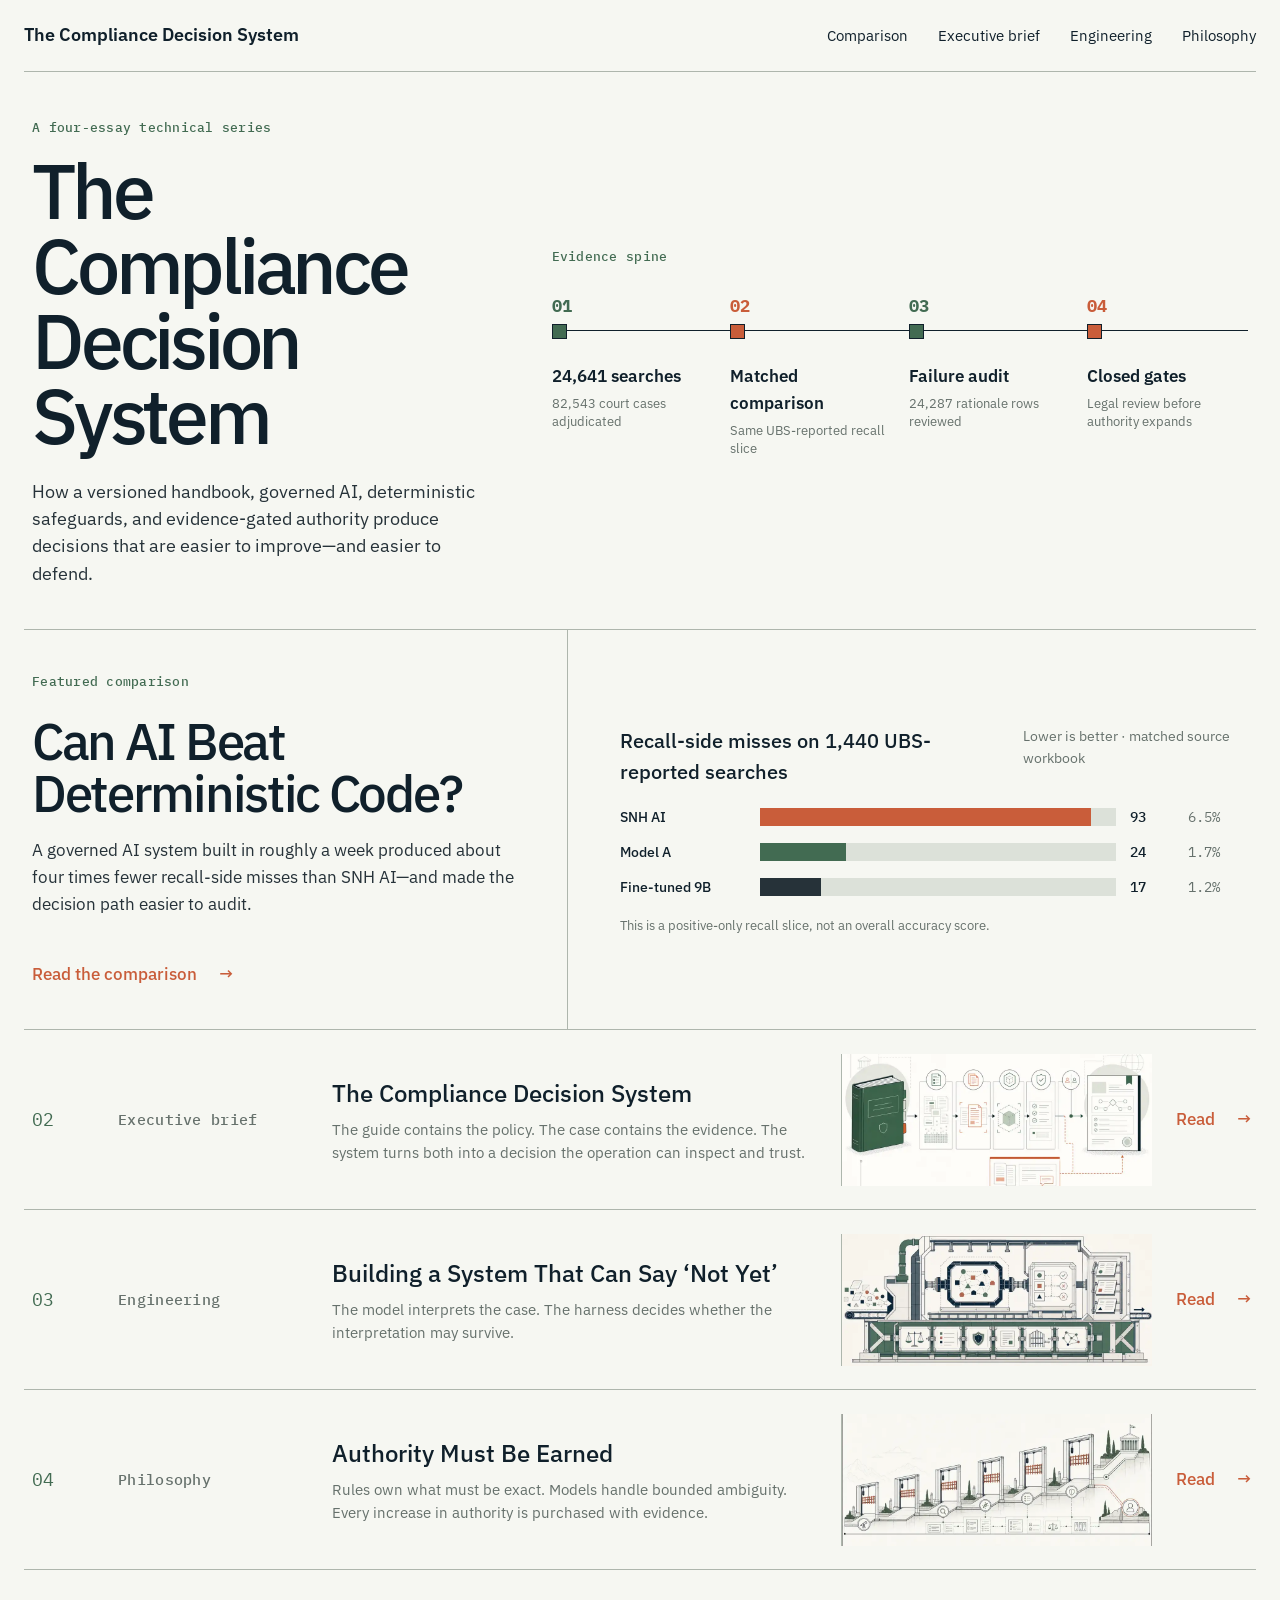
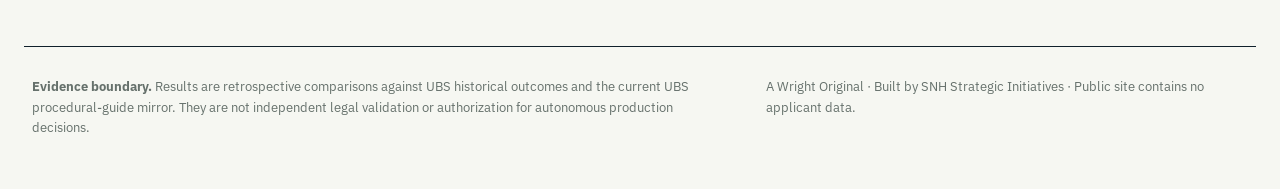
==== index.html @ aa56fc1f "Publish compliance decision system series" ====
<!doctype html>
<html lang="en">
<head>
  <meta charset="utf-8">
  <meta name="viewport" content="width=device-width, initial-scale=1">
  <meta name="description" content="A four-essay technical series on governed AI for compliance decisions.">
  <meta name="theme-color" content="#f6f7f2">
  <title>Home · The Compliance Decision System</title>
  <link rel="icon" href="favicon.svg" type="image/svg+xml">
  <link rel="preconnect" href="https://fonts.googleapis.com">
  <link rel="preconnect" href="https://fonts.gstatic.com" crossorigin>
  <link href="https://fonts.googleapis.com/css2?family=IBM+Plex+Mono:wght@400;500&family=IBM+Plex+Sans:wght@400;500;600&display=swap" rel="stylesheet">
  <link rel="stylesheet" href="styles.css">
</head>
<body class="home-page">
  <a class="skip-link" href="#main">Skip to content</a>
  <div class="page-frame">
    <header class="site-header">
    <a class="site-name" href="index.html">The Compliance Decision System</a>
    <button class="nav-toggle" aria-expanded="false" aria-controls="site-nav">Menu</button>
    <nav id="site-nav" aria-label="Primary navigation">
      <a href="comparison.html">Comparison</a><a href="executive.html">Executive brief</a><a href="engineering.html">Engineering</a><a href="philosophy.html">Philosophy</a>
    </nav>
  </header>
    <main id="main">
    <section class="home-intro">
      <div>
        <p class="series-label">A four-essay technical series</p>
        <h1>The Compliance<br>Decision System</h1>
        <p class="intro-dek">How a versioned handbook, governed AI, deterministic safeguards, and evidence-gated authority produce decisions that are easier to improve—and easier to defend.</p>
      </div>
      <div class="evidence-spine" aria-label="Evidence sequence">
        <p>Evidence spine</p>
        <ol>
          <li><b>01</b><span>24,641 searches</span><small>82,543 court cases adjudicated</small></li>
          <li><b>02</b><span>Matched comparison</span><small>Same UBS-reported recall slice</small></li>
          <li><b>03</b><span>Failure audit</span><small>24,287 rationale rows reviewed</small></li>
          <li><b>04</b><span>Closed gates</span><small>Legal review before authority expands</small></li>
        </ol>
      </div>
    </section>
    <section class="featured-story">
      <div class="featured-copy">
        <p class="series-label">Featured comparison</p>
        <h2>Can AI Beat Deterministic Code?</h2>
        <p>A governed AI system built in roughly a week produced about four times fewer recall-side misses than SNH AI—and made the decision path easier to audit.</p>
        <a class="read-link" href="comparison.html">Read the comparison <span aria-hidden="true">→</span></a>
      </div>
      <div class="featured-visual"><figure class="data-figure recall-figure compact">
    <figcaption><strong>Recall-side misses on 1,440 UBS-reported searches</strong><span>Lower is better · matched source workbook</span></figcaption>
    <div class="bar-row"><span>SNH AI</span><div class="bar-track"><i class="bar snh" style="--value:93"></i></div><b>93</b><em>6.5%</em></div>
    <div class="bar-row"><span>Model A</span><div class="bar-track"><i class="bar model-a" style="--value:24"></i></div><b>24</b><em>1.7%</em></div>
    <div class="bar-row"><span>Fine-tuned 9B</span><div class="bar-track"><i class="bar model-b" style="--value:17"></i></div><b>17</b><em>1.2%</em></div>
    <p class="figure-note">This is a positive-only recall slice, not an overall accuracy score.</p>
  </figure></div>
    </section>
    <section class="essay-index" aria-label="Essay index">
      <article>
        <span class="essay-number">02</span>
        <p class="essay-type">Executive brief</p>
        <div><h2><a href="executive.html">The Compliance Decision System</a></h2><p>The guide contains the policy. The case contains the evidence. The system turns both into a decision the operation can inspect and trust.</p></div>
        <img src="assets/executive-hero.webp" alt="" loading="lazy">
        <a class="read-link" href="executive.html" aria-label="Read The Compliance Decision System">Read <span aria-hidden="true">→</span></a>
      </article><article>
        <span class="essay-number">03</span>
        <p class="essay-type">Engineering</p>
        <div><h2><a href="engineering.html">Building a System That Can Say ‘Not Yet’</a></h2><p>The model interprets the case. The harness decides whether the interpretation may survive.</p></div>
        <img src="assets/engineering-hero.webp" alt="" loading="lazy">
        <a class="read-link" href="engineering.html" aria-label="Read Building a System That Can Say ‘Not Yet’">Read <span aria-hidden="true">→</span></a>
      </article><article>
        <span class="essay-number">04</span>
        <p class="essay-type">Philosophy</p>
        <div><h2><a href="philosophy.html">Authority Must Be Earned</a></h2><p>Rules own what must be exact. Models handle bounded ambiguity. Every increase in authority is purchased with evidence.</p></div>
        <img src="assets/philosophy-hero.webp" alt="" loading="lazy">
        <a class="read-link" href="philosophy.html" aria-label="Read Authority Must Be Earned">Read <span aria-hidden="true">→</span></a>
      </article>
    </section>
  </main>
    <footer class="site-footer" id="evidence-note">
    <p><strong>Evidence boundary.</strong> Results are retrospective comparisons against UBS historical outcomes and the current UBS procedural-guide mirror. They are not independent legal validation or authorization for autonomous production decisions.</p>
    <p>A Wright Original · Built by SNH Strategic Initiatives · Public site contains no applicant data.</p>
  </footer>
  </div>
  <script src="site.js"></script>
</body>
</html>
---- styles.css ----
:root {
  --paper: #f6f7f2;
  --surface: #ffffff;
  --ink: #10202b;
  --charcoal: #263239;
  --moss: #426b52;
  --clay: #c95d3a;
  --fog: #dce1d9;
  --muted: #66716c;
  --rule: #aeb6ad;
  --measure: 760px;
  --frame: 1460px;
}

* { box-sizing: border-box; }

html { scroll-behavior: smooth; }

body {
  margin: 0;
  background: var(--paper);
  color: var(--ink);
  font-family: "IBM Plex Sans", sans-serif;
  font-size: 17px;
  line-height: 1.58;
  text-rendering: optimizeLegibility;
}

a { color: inherit; text-decoration-thickness: 1px; text-underline-offset: 3px; }
a:hover { color: var(--clay); }
img { display: block; max-width: 100%; }

.skip-link {
  position: fixed;
  left: 16px;
  top: -60px;
  z-index: 20;
  background: var(--ink);
  color: white;
  padding: 10px 14px;
}
.skip-link:focus { top: 16px; }

.page-frame { width: min(calc(100% - 48px), var(--frame)); margin: 0 auto; }

.site-header {
  min-height: 72px;
  display: flex;
  align-items: center;
  justify-content: space-between;
  border-bottom: 1px solid var(--rule);
  gap: 32px;
}

.site-name { font-size: 18px; font-weight: 600; text-decoration: none; }
.site-header nav { display: flex; align-items: center; gap: 30px; }
.site-header nav a { font-size: 15px; text-decoration: none; }
.site-header nav a[aria-current="page"] { color: var(--moss); font-weight: 600; }
.nav-toggle { display: none; }

.series-label,
.essay-type,
.evidence-spine > p {
  margin: 0 0 14px;
  color: var(--moss);
  font-family: "IBM Plex Mono", monospace;
  font-size: 13px;
  font-weight: 500;
  letter-spacing: .02em;
}

.home-intro {
  min-height: 390px;
  display: grid;
  grid-template-columns: minmax(430px, .9fr) minmax(650px, 1.4fr);
  gap: 72px;
  align-items: center;
  border-bottom: 1px solid var(--rule);
  padding: 46px 8px 42px;
}

.home-intro h1,
.article-header h1 {
  margin: 0;
  font-size: clamp(52px, 6vw, 86px);
  line-height: .98;
  letter-spacing: -.055em;
  font-weight: 500;
}

.intro-dek {
  max-width: 610px;
  margin: 24px 0 0;
  color: var(--charcoal);
  font-size: 18px;
  line-height: 1.52;
}

.evidence-spine ol {
  position: relative;
  display: grid;
  grid-template-columns: repeat(4, 1fr);
  gap: 18px;
  margin: 0;
  padding: 36px 0 0;
  list-style: none;
}

.evidence-spine ol::before {
  content: "";
  position: absolute;
  left: 0;
  right: 0;
  top: 49px;
  height: 1px;
  background: var(--ink);
}

.evidence-spine li { position: relative; padding-top: 46px; }
.evidence-spine li::before {
  content: "";
  position: absolute;
  top: 7px;
  left: 0;
  width: 13px;
  height: 13px;
  background: var(--moss);
  border: 1px solid var(--ink);
}
.evidence-spine li:nth-child(even)::before { background: var(--clay); }
.evidence-spine b { position: absolute; top: -24px; font-family: "IBM Plex Mono", monospace; color: var(--moss); }
.evidence-spine li:nth-child(even) b { color: var(--clay); }
.evidence-spine span { display: block; font-weight: 600; }
.evidence-spine small { display: block; margin-top: 5px; color: var(--muted); font-size: 13px; line-height: 1.4; }

.featured-story {
  display: grid;
  grid-template-columns: .95fr 1.2fr;
  min-height: 350px;
  border-bottom: 1px solid var(--rule);
}

.featured-copy { padding: 42px 52px 42px 8px; border-right: 1px solid var(--rule); }
.featured-copy h2 { margin: 22px 0 18px; font-size: clamp(38px, 4vw, 62px); line-height: 1.02; letter-spacing: -.045em; font-weight: 500; }
.featured-copy > p:not(.series-label) { max-width: 600px; color: var(--charcoal); }
.featured-visual { display: grid; align-items: center; padding: 34px 18px 32px 52px; }

.read-link { display: inline-flex; gap: 22px; align-items: center; margin-top: 26px; color: var(--clay); font-weight: 500; text-decoration: none; }

.essay-index article {
  display: grid;
  grid-template-columns: 62px 190px minmax(300px, 1.25fr) minmax(260px, .8fr) 72px;
  gap: 24px;
  align-items: center;
  min-height: 180px;
  border-bottom: 1px solid var(--rule);
  padding: 18px 8px;
}
.essay-index article img { width: 100%; height: 132px; object-fit: cover; border-left: 1px solid var(--rule); }
.essay-index h2 { margin: 0 0 5px; font-size: 24px; font-weight: 500; }
.essay-index h2 a { text-decoration: none; }
.essay-index p { margin: 0; color: var(--muted); font-size: 15px; }
.essay-number { color: var(--moss); font-family: "IBM Plex Mono", monospace; font-size: 18px; }
.essay-index .read-link { margin: 0; }

.article-header { max-width: 1080px; margin: 0 auto; padding: 78px 0 46px; text-align: center; }
.article-header h1 { font-size: clamp(54px, 7.5vw, 108px); }
.article-dek { max-width: 800px; margin: 28px auto 0; color: var(--charcoal); font-size: 21px; line-height: 1.5; }

.hero-art { margin: 0; border-top: 1px solid var(--rule); border-bottom: 1px solid var(--rule); padding: 26px 0; }
.hero-art img { width: 100%; aspect-ratio: 16/9; object-fit: cover; }

.article-proof { max-width: 1120px; margin: 54px auto; }
.article-body { max-width: var(--measure); margin: 0 auto; padding-bottom: 50px; }
.article-body > h2:first-child { margin-top: 0; }
.article-body h2 { margin: 76px 0 20px; font-size: 36px; line-height: 1.15; letter-spacing: -.025em; font-weight: 500; }
.article-body h3 { margin: 42px 0 12px; font-size: 24px; line-height: 1.25; font-weight: 500; }
.article-body p { margin: 0 0 22px; }
.article-body ul,
.article-body ol { margin: 0 0 26px; padding-left: 24px; }
.article-body li { margin-bottom: 9px; }
.article-body blockquote { margin: 42px 0; padding: 6px 0 6px 26px; border-left: 3px solid var(--clay); font-size: 23px; line-height: 1.45; }
.article-body pre { overflow-x: auto; margin: 30px 0; padding: 22px; background: var(--ink); color: #f3f4ef; border-radius: 4px; font-size: 14px; }
.article-body code { font-family: "IBM Plex Mono", monospace; font-size: .88em; }
.article-body :not(pre) > code { background: #e9ece5; padding: 2px 5px; }
.article-body table { width: calc(100% + 160px); margin: 34px -80px; border-collapse: collapse; font-size: 15px; }
.article-body th,
.article-body td { padding: 12px 14px; border-bottom: 1px solid var(--rule); text-align: left; vertical-align: top; }
.article-body th { font-family: "IBM Plex Mono", monospace; font-weight: 500; }

.data-figure,
.architecture-figure { margin: 0; border-top: 1px solid var(--ink); border-bottom: 1px solid var(--ink); padding: 24px 0; }
.architecture-figure + .architecture-figure { margin-top: 54px; }
.data-figure figcaption,
.architecture-figure figcaption { display: flex; justify-content: space-between; gap: 24px; margin-bottom: 28px; }
.data-figure figcaption strong,
.architecture-figure figcaption strong { font-size: 20px; font-weight: 500; }
.data-figure figcaption span,
.architecture-figure figcaption span { color: var(--muted); font-size: 14px; }

.bar-row { display: grid; grid-template-columns: 155px 1fr 52px 60px; gap: 14px; align-items: center; margin: 16px 0; }
.bar-row > span { font-weight: 500; }
.bar-track { height: 18px; background: var(--fog); }
.bar { display: block; width: calc(var(--value) * 1%); height: 100%; background: var(--moss); }
.bar.snh { background: var(--clay); }
.bar.model-b { background: var(--charcoal); }
.bar-row b { font-family: "IBM Plex Mono", monospace; font-weight: 500; }
.bar-row em { color: var(--muted); font-style: normal; font-family: "IBM Plex Mono", monospace; font-size: 14px; }
.figure-note { margin: 18px 0 0; color: var(--muted); font-size: 13px; }
.recall-figure.compact { border: 0; padding: 0; }
.recall-figure.compact figcaption { margin-bottom: 18px; }
.recall-figure.compact .bar-row { grid-template-columns: 126px 1fr 44px 50px; margin: 13px 0; font-size: 14px; }

.architecture-columns { display: grid; grid-template-columns: 1fr 80px 1fr; gap: 24px; align-items: center; }
.architecture-columns h3 { margin: 0 0 18px; font-size: 18px; font-weight: 500; }
.architecture-columns ol { list-style: none; margin: 0; padding: 0; }
.stacked-rules li { margin-bottom: -1px; border: 1px solid var(--rule); padding: 13px 15px; }
.stacked-rules .risk { border-color: var(--clay); color: var(--clay); }
.governed-flow { display: flex; flex-wrap: wrap; gap: 10px; }
.governed-flow li { border-left: 3px solid var(--moss); padding: 9px 13px; background: var(--surface); }
.versus { color: var(--muted); font-family: "IBM Plex Mono", monospace; font-size: 12px; text-align: center; }

.flow-line { display: grid; grid-template-columns: repeat(6, 1fr); }
.flow-line div { position: relative; min-height: 92px; border-top: 1px solid var(--ink); padding: 28px 12px 0 0; }
.flow-line div::before { content: ""; position: absolute; top: -6px; left: 0; width: 11px; height: 11px; background: var(--moss); border: 1px solid var(--ink); }
.flow-line div:nth-child(4)::before { background: var(--clay); }
.flow-line b,
.flow-line span { display: block; }
.flow-line span { color: var(--muted); font-size: 13px; font-family: "IBM Plex Mono", monospace; }
.manual-branch { margin: 12px 0 0; padding: 12px 16px; border-left: 3px solid var(--clay); }

.layers { border: 1px solid var(--ink); }
.layer { display: grid; grid-template-columns: 220px 1fr; gap: 30px; padding: 18px 22px; border-bottom: 1px solid var(--rule); }
.layer:last-child { border-bottom: 0; }
.layer b { font-weight: 500; }
.layer span { color: var(--muted); font-family: "IBM Plex Mono", monospace; font-size: 14px; }
.model-layer { margin: 8px; border: 2px solid var(--clay); }

.autonomy-figure ol { display: grid; grid-template-columns: repeat(5, 1fr); margin: 0; padding: 0; list-style: none; }
.autonomy-figure li { position: relative; min-height: 160px; border-top: 1px solid var(--ink); padding: 36px 20px 12px 0; }
.autonomy-figure li::before { content: ""; position: absolute; top: -6px; left: 0; width: 11px; height: 11px; background: var(--moss); border: 1px solid var(--ink); }
.autonomy-figure li:last-child::before { background: var(--clay); }
.autonomy-figure li > span { position: absolute; top: 10px; color: var(--moss); font-family: "IBM Plex Mono", monospace; font-size: 12px; }
.autonomy-figure b { font-size: 18px; font-weight: 500; }
.autonomy-figure p { margin: 8px 0 0; color: var(--muted); font-size: 14px; }

.next-reading { max-width: 1120px; margin: 30px auto 0; border-top: 1px solid var(--ink); }
.next-reading > p { margin: 18px 0; color: var(--muted); font-family: "IBM Plex Mono", monospace; font-size: 13px; }
.next-reading a { display: grid; grid-template-columns: 170px 1fr; gap: 24px; padding: 16px 0; border-top: 1px solid var(--rule); text-decoration: none; }
.next-reading a span { color: var(--moss); font-family: "IBM Plex Mono", monospace; font-size: 13px; }

.site-footer { display: grid; grid-template-columns: 1.4fr 1fr; gap: 60px; margin-top: 76px; padding: 30px 8px 50px; border-top: 1px solid var(--ink); color: var(--muted); font-size: 13px; }
.site-footer p { margin: 0; }

:focus-visible { outline: 2px solid var(--clay); outline-offset: 4px; }

@media (max-width: 980px) {
  .page-frame { width: min(calc(100% - 32px), var(--frame)); }
  .home-intro { grid-template-columns: 1fr; gap: 34px; }
  .featured-story { grid-template-columns: 1fr; }
  .featured-copy { border-right: 0; border-bottom: 1px solid var(--rule); }
  .essay-index article { grid-template-columns: 48px 140px 1fr 72px; }
  .essay-index article img { display: none; }
  .article-body table { width: 100%; margin-left: 0; margin-right: 0; }
}

@media (max-width: 720px) {
  body { font-size: 16px; }
  .site-header { position: relative; min-height: 64px; }
  .nav-toggle { display: block; border: 1px solid var(--rule); border-radius: 4px; background: transparent; padding: 8px 10px; color: var(--ink); font: inherit; }
  .site-header nav { display: none; position: absolute; top: 64px; left: 0; right: 0; z-index: 10; flex-direction: column; align-items: flex-start; gap: 0; background: var(--paper); border-bottom: 1px solid var(--ink); }
  .site-header nav.open { display: flex; }
  .site-header nav a { width: 100%; padding: 12px 0; border-top: 1px solid var(--rule); }
  .home-intro { padding-top: 34px; }
  .home-intro h1 { font-size: 52px; }
  .evidence-spine ol { grid-template-columns: 1fr 1fr; row-gap: 32px; }
  .evidence-spine ol::before { display: none; }
  .evidence-spine li { padding-top: 26px; border-top: 1px solid var(--ink); }
  .evidence-spine li::before { top: -6px; }
  .evidence-spine b { top: 3px; left: 22px; }
  .featured-copy,
  .featured-visual { padding-left: 0; padding-right: 0; }
  .essay-index article { grid-template-columns: 42px 1fr 54px; gap: 14px; padding: 22px 0; }
  .essay-index .essay-type { display: none; }
  .essay-index article > div p { display: none; }
  .article-header { padding-top: 48px; }
  .article-header h1 { font-size: 56px; }
  .article-dek { font-size: 18px; }
  .article-proof { margin: 34px auto; }
  .article-body h2 { margin-top: 54px; font-size: 30px; }
  .data-figure figcaption,
  .architecture-figure figcaption { display: block; }
  .data-figure figcaption span,
  .architecture-figure figcaption span { display: block; margin-top: 4px; }
  .bar-row { grid-template-columns: 105px 1fr 38px; gap: 8px; }
  .bar-row em { display: none; }
  .architecture-columns { grid-template-columns: 1fr; }
  .versus { padding: 4px 0; text-align: left; }
  .flow-line { grid-template-columns: 1fr 1fr; }
  .layer { grid-template-columns: 1fr; gap: 4px; }
  .autonomy-figure ol { grid-template-columns: 1fr; }
  .autonomy-figure li { min-height: 110px; }
  .next-reading a { grid-template-columns: 110px 1fr; }
  .site-footer { grid-template-columns: 1fr; gap: 20px; }
}

@media (prefers-reduced-motion: reduce) {
  html { scroll-behavior: auto; }
}
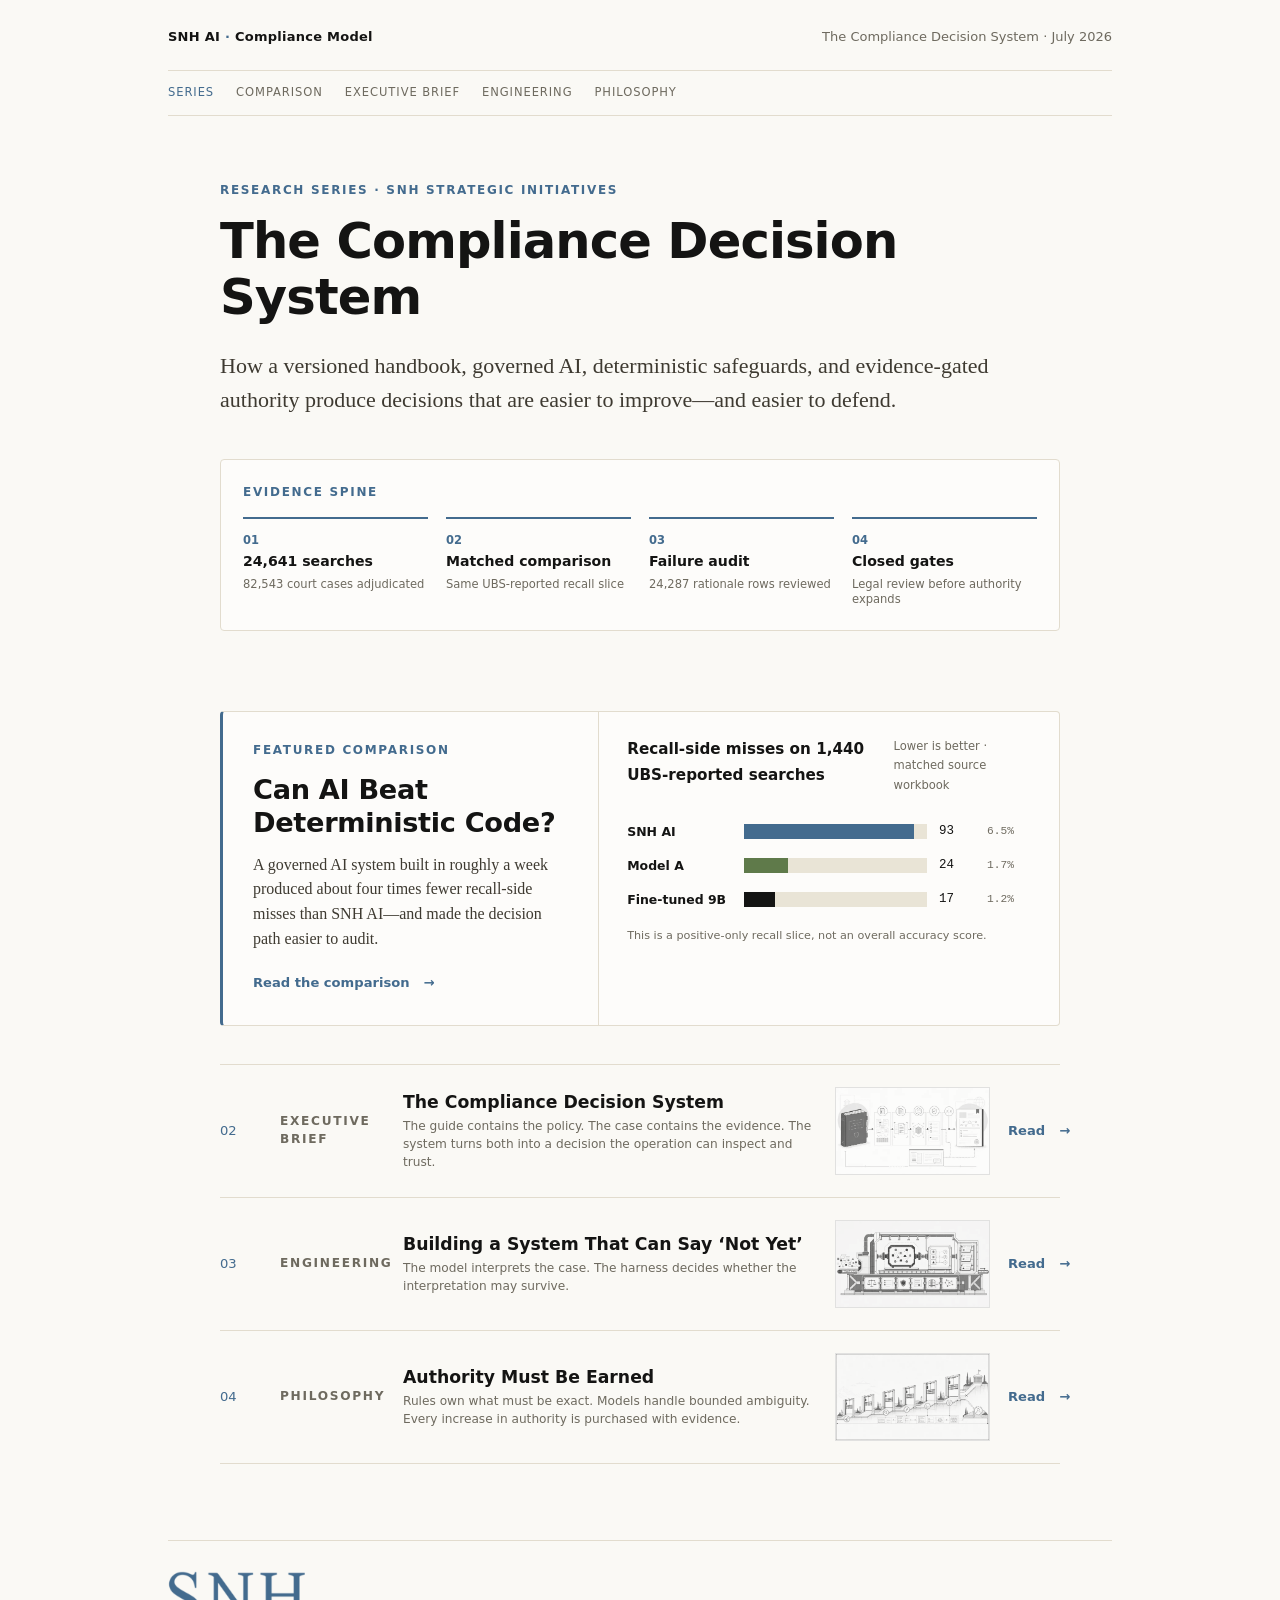
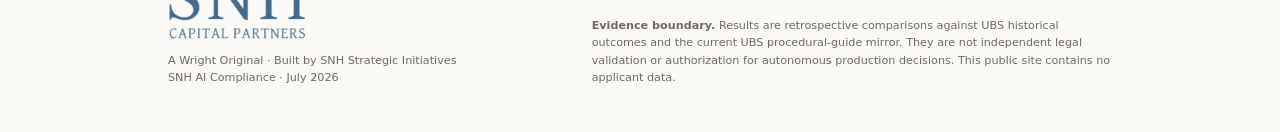
==== commit 6e446c48: "Align site with A Wright Original editorial system" ====
--- a/index.html
+++ b/index.html
@@ -4,29 +4,30 @@
   <meta charset="utf-8">
   <meta name="viewport" content="width=device-width, initial-scale=1">
   <meta name="description" content="A four-essay technical series on governed AI for compliance decisions.">
-  <meta name="theme-color" content="#f6f7f2">
+  <meta name="robots" content="noindex, nofollow">
+  <meta name="theme-color" content="#FAF9F5">
   <title>Home · The Compliance Decision System</title>
   <link rel="icon" href="favicon.svg" type="image/svg+xml">
-  <link rel="preconnect" href="https://fonts.googleapis.com">
-  <link rel="preconnect" href="https://fonts.gstatic.com" crossorigin>
-  <link href="https://fonts.googleapis.com/css2?family=IBM+Plex+Mono:wght@400;500&family=IBM+Plex+Sans:wght@400;500;600&display=swap" rel="stylesheet">
   <link rel="stylesheet" href="styles.css">
 </head>
 <body class="home-page">
   <a class="skip-link" href="#main">Skip to content</a>
   <div class="page-frame">
     <header class="site-header">
-    <a class="site-name" href="index.html">The Compliance Decision System</a>
-    <button class="nav-toggle" aria-expanded="false" aria-controls="site-nav">Menu</button>
-    <nav id="site-nav" aria-label="Primary navigation">
+    <div class="topbar">
+      <a class="site-name" href="index.html">SNH AI <span>·</span> Compliance Model</a>
+      <span class="edition">The Compliance Decision System · July 2026</span>
+    </div>
+    <nav id="site-nav" aria-label="Essay navigation">
+      <a href="index.html" aria-current="page">Series</a>
       <a href="comparison.html">Comparison</a><a href="executive.html">Executive brief</a><a href="engineering.html">Engineering</a><a href="philosophy.html">Philosophy</a>
     </nav>
   </header>
     <main id="main">
-    <section class="home-intro">
+    <section class="home-intro masthead">
       <div>
-        <p class="series-label">A four-essay technical series</p>
-        <h1>The Compliance<br>Decision System</h1>
+        <p class="series-label">Research series · SNH Strategic Initiatives</p>
+        <h1>The Compliance Decision System</h1>
         <p class="intro-dek">How a versioned handbook, governed AI, deterministic safeguards, and evidence-gated authority produce decisions that are easier to improve—and easier to defend.</p>
       </div>
       <div class="evidence-spine" aria-label="Evidence sequence">
@@ -39,7 +40,7 @@
         </ol>
       </div>
     </section>
-    <section class="featured-story">
+    <section class="featured-story panel">
       <div class="featured-copy">
         <p class="series-label">Featured comparison</p>
         <h2>Can AI Beat Deterministic Code?</h2>
@@ -77,8 +78,11 @@
     </section>
   </main>
     <footer class="site-footer" id="evidence-note">
-    <p><strong>Evidence boundary.</strong> Results are retrospective comparisons against UBS historical outcomes and the current UBS procedural-guide mirror. They are not independent legal validation or authorization for autonomous production decisions.</p>
-    <p>A Wright Original · Built by SNH Strategic Initiatives · Public site contains no applicant data.</p>
+    <div class="footer-mark">
+      <img src="snh-logo.svg" alt="SNH Capital Partners">
+      <p>A Wright Original · Built by SNH Strategic Initiatives<br>SNH AI Compliance · July 2026</p>
+    </div>
+    <p class="evidence-boundary"><strong>Evidence boundary.</strong> Results are retrospective comparisons against UBS historical outcomes and the current UBS procedural-guide mirror. They are not independent legal validation or authorization for autonomous production decisions. This public site contains no applicant data.</p>
   </footer>
   </div>
   <script src="site.js"></script>
--- a/styles.css
+++ b/styles.css
@@ -1,310 +1,184 @@
 :root {
-  --paper: #f6f7f2;
-  --surface: #ffffff;
-  --ink: #10202b;
-  --charcoal: #263239;
-  --moss: #426b52;
-  --clay: #c95d3a;
-  --fog: #dce1d9;
-  --muted: #66716c;
-  --rule: #aeb6ad;
-  --measure: 760px;
-  --frame: 1460px;
+  --ivory: #FAF9F5;
+  --oat: #F0EEE6;
+  --oat-deep: #E9E4D6;
+  --hairline: #E2DCCE;
+  --ink: #141413;
+  --warm: #6E6A5F;
+  --warm-light: #8A8578;
+  --clay: #436B8E;
+  --clay-soft: #6B93B5;
+  --clay-tint: #E4EDF4;
+  --moss: #5F7A4A;
+  --moss-tint: #EAEFE2;
+  --rust: #2C4A66;
+  --sans: "Styrene A", "Neue Haas Grotesk Text", "Avenir Next", "Segoe UI", system-ui, -apple-system, sans-serif;
+  --serif: "Tiempos Text", "Iowan Old Style", Georgia, "Times New Roman", serif;
+  --mono: "Berkeley Mono", "Cascadia Code", Consolas, "SF Mono", monospace;
 }
 
 * { box-sizing: border-box; }
-
 html { scroll-behavior: smooth; }
-
 body {
   margin: 0;
-  background: var(--paper);
+  background: var(--ivory);
   color: var(--ink);
-  font-family: "IBM Plex Sans", sans-serif;
-  font-size: 17px;
-  line-height: 1.58;
+  font-family: var(--serif);
+  font-size: 1.1875rem;
+  line-height: 1.7;
+  -webkit-font-smoothing: antialiased;
   text-rendering: optimizeLegibility;
 }
+a { color: var(--clay); text-decoration-thickness: 1px; text-underline-offset: 3px; }
+a:hover { color: var(--rust); }
+img { display: block; max-width: 100%; }
+.skip-link { position: fixed; left: 16px; top: -60px; z-index: 20; background: var(--ink); color: white; padding: 8px 12px; font-family: var(--sans); font-size: .8rem; }
+.skip-link:focus { top: 16px; }
+.page-frame { max-width: 1000px; margin: 0 auto; padding: 0 28px; }
 
-a { color: inherit; text-decoration-thickness: 1px; text-underline-offset: 3px; }
-a:hover { color: var(--clay); }
-img { display: block; max-width: 100%; }
+.site-header { font-family: var(--sans); }
+.topbar { display: flex; justify-content: space-between; align-items: baseline; gap: 16px; padding: 26px 0 22px; border-bottom: 1px solid var(--hairline); font-size: .8125rem; color: var(--warm); }
+.site-name { color: var(--ink); font-weight: 600; letter-spacing: .02em; text-decoration: none; }
+.site-name span { color: var(--clay); }
+.edition { text-align: right; }
+.site-header nav { display: flex; flex-wrap: wrap; gap: 0 22px; padding: 12px 0; border-bottom: 1px solid var(--hairline); font-size: .72rem; text-transform: uppercase; letter-spacing: .08em; }
+.site-header nav a { color: var(--warm); text-decoration: none; }
+.site-header nav a:hover, .site-header nav a[aria-current="page"] { color: var(--clay); }
 
-.skip-link {
-  position: fixed;
-  left: 16px;
-  top: -60px;
-  z-index: 20;
-  background: var(--ink);
-  color: white;
-  padding: 10px 14px;
-}
-.skip-link:focus { top: 16px; }
+.masthead { max-width: 800px; margin: 0 auto; padding: 64px 0 8px; }
+.series-label, .essay-type, .evidence-spine > p { margin: 0 0 14px; color: var(--clay); font-family: var(--sans); font-size: .75rem; font-weight: 600; text-transform: uppercase; letter-spacing: .14em; }
+h1, h2, h3 { font-family: var(--sans); }
+.home-intro h1, .article-header h1 { margin: 0; font-size: clamp(2.1rem, 5vw, 3.1rem); font-weight: 600; line-height: 1.12; letter-spacing: -.018em; }
+.intro-dek, .article-dek { margin: 24px 0 0; color: #3E3A31; font-size: 1.375rem; line-height: 1.55; }
+.byline { display: flex; flex-wrap: wrap; gap: 22px; margin-top: 28px; padding-top: 18px; border-top: 1px solid var(--hairline); color: var(--warm); font-family: var(--sans); font-size: .8125rem; }
 
-.page-frame { width: min(calc(100% - 48px), var(--frame)); margin: 0 auto; }
+.home-intro { max-width: 840px; padding-bottom: 44px; }
+.evidence-spine { margin-top: 42px; padding: 22px; background: #FDFCFA; border: 1px solid var(--hairline); border-radius: 4px; }
+.evidence-spine ol { display: grid; grid-template-columns: repeat(4, 1fr); gap: 18px; margin: 0; padding: 0; list-style: none; }
+.evidence-spine li { padding-top: 12px; border-top: 2px solid var(--clay); }
+.evidence-spine b { display: block; color: var(--clay); font-family: var(--sans); font-size: .72rem; }
+.evidence-spine span { display: block; margin-top: 3px; font-family: var(--sans); font-size: .88rem; font-weight: 600; line-height: 1.25; }
+.evidence-spine small { display: block; margin-top: 6px; color: var(--warm); font-family: var(--sans); font-size: .72rem; line-height: 1.35; }
 
-.site-header {
-  min-height: 72px;
-  display: flex;
-  align-items: center;
-  justify-content: space-between;
-  border-bottom: 1px solid var(--rule);
-  gap: 32px;
+.panel, .data-figure, .architecture-figure { background: #FDFCFA; border: 1px solid var(--hairline); border-radius: 4px; }
+.featured-story { display: grid; grid-template-columns: .9fr 1.1fr; max-width: 840px; margin: 36px auto 0; border-left: 3px solid var(--clay); }
+.featured-copy { padding: 28px 30px; border-right: 1px solid var(--hairline); }
+.featured-copy h2 { margin: 14px 0 13px; font-size: 1.7rem; font-weight: 600; line-height: 1.2; letter-spacing: -.012em; }
+.featured-copy > p:not(.series-label) { margin: 0; color: #3E3A31; font-size: 1rem; line-height: 1.55; }
+.featured-visual { padding: 25px 28px; }
+.read-link { display: inline-flex; gap: 14px; align-items: center; margin-top: 20px; color: var(--clay); font-family: var(--sans); font-size: .82rem; font-weight: 600; text-decoration: none; }
+
+.essay-index { max-width: 840px; margin: 38px auto 0; border-top: 1px solid var(--hairline); }
+.essay-index article { display: grid; grid-template-columns: 42px 105px minmax(240px, 1fr) 155px 52px; gap: 18px; align-items: center; padding: 22px 0; border-bottom: 1px solid var(--hairline); }
+.essay-index article img { width: 100%; height: 88px; object-fit: cover; filter: grayscale(1); opacity: .82; border: 1px solid var(--hairline); }
+.essay-index h2 { margin: 0 0 5px; font-size: 1.08rem; font-weight: 600; line-height: 1.3; }
+.essay-index h2 a { color: var(--ink); text-decoration: none; }
+.essay-index p { margin: 0; color: var(--warm); font-family: var(--sans); font-size: .76rem; line-height: 1.45; }
+.essay-number { color: var(--clay); font-family: var(--sans); font-size: .82rem; }
+.essay-index .essay-type, .essay-index .read-link { margin: 0; }
+
+.article-header { text-align: left; }
+.hero-art { max-width: 880px; margin: 44px auto 0; padding: 20px; background: var(--oat); border: 1px solid var(--hairline); border-radius: 4px; }
+.hero-art img { width: 100%; aspect-ratio: 16 / 9; object-fit: cover; filter: grayscale(.82) sepia(.12); opacity: .93; }
+.article-proof { max-width: 880px; margin: 52px auto; }
+.article-body { max-width: 700px; margin: 0 auto; padding-top: 5px; }
+.article-body > * + * { margin-block-start: 1.4em; }
+.article-body h2 { margin-block-start: 2.7em; font-size: 1.5625rem; font-weight: 600; line-height: 1.25; letter-spacing: -.01em; }
+.article-body h3 { margin-block-start: 2em; font-size: 1.15rem; font-weight: 600; line-height: 1.3; }
+.article-body p { margin-bottom: 0; }
+.article-body ul, .article-body ol { padding-left: 24px; }
+.article-body li { margin-bottom: .45em; }
+.article-body blockquote { margin: 44px 0; padding: 6px 0 6px 22px; border-left: 3px solid var(--clay); color: #3E3A31; font-size: 1.24rem; line-height: 1.5; }
+.article-body pre { overflow-x: auto; padding: 20px; background: var(--ink); color: var(--ivory); border-radius: 4px; font-size: .78rem; }
+.article-body code { font-family: var(--mono); font-size: .86em; }
+.article-body :not(pre) > code { padding: 2px 5px; background: var(--oat); }
+.article-body table { width: calc(100% + 140px); margin: 34px -70px; border-collapse: collapse; font-family: var(--sans); font-size: .78rem; line-height: 1.45; }
+.article-body th, .article-body td { padding: 12px 14px; border-bottom: 1px solid var(--hairline); text-align: left; vertical-align: top; }
+.article-body th { background: var(--oat); font-weight: 600; }
+
+.data-figure, .architecture-figure { margin: 0; padding: 26px 22px 20px; }
+.architecture-figure + .architecture-figure { margin-top: 28px; }
+.data-figure figcaption, .architecture-figure figcaption { display: flex; justify-content: space-between; gap: 24px; margin-bottom: 25px; font-family: var(--sans); }
+.data-figure figcaption strong, .architecture-figure figcaption strong { font-size: .95rem; font-weight: 600; }
+.data-figure figcaption span, .architecture-figure figcaption span { color: var(--warm); font-size: .72rem; }
+.bar-row { display: grid; grid-template-columns: 140px 1fr 42px 52px; gap: 12px; align-items: center; margin: 13px 0; font-family: var(--sans); font-size: .78rem; }
+.bar-row > span { font-weight: 600; }
+.bar-track { height: 15px; background: var(--oat-deep); }
+.bar { display: block; width: calc(var(--value) * 1%); height: 100%; background: var(--moss); }
+.bar.snh { background: var(--clay); }
+.bar.model-b { background: var(--ink); }
+.bar-row b { font-family: var(--mono); font-weight: 500; }
+.bar-row em { color: var(--warm); font-family: var(--mono); font-size: .7rem; font-style: normal; }
+.figure-note { margin: 16px 0 0; color: var(--warm); font-family: var(--sans); font-size: .7rem; }
+.recall-figure.compact { padding: 0; background: transparent; border: 0; }
+.recall-figure.compact .bar-row { grid-template-columns: 105px 1fr 36px 44px; }
+
+.architecture-columns { display: grid; grid-template-columns: 1fr 58px 1fr; gap: 20px; align-items: center; }
+.architecture-columns h3 { margin: 0 0 16px; font-size: .88rem; font-weight: 600; }
+.architecture-columns ol { margin: 0; padding: 0; list-style: none; }
+.stacked-rules li { margin-bottom: -1px; padding: 10px 12px; border: 1px solid var(--hairline); font-family: var(--sans); font-size: .74rem; }
+.stacked-rules .risk { color: var(--clay); border-color: var(--clay); }
+.governed-flow { display: flex; flex-wrap: wrap; gap: 8px; }
+.governed-flow li { padding: 8px 11px; background: var(--clay-tint); border-left: 3px solid var(--clay); font-family: var(--sans); font-size: .74rem; }
+.versus { color: var(--warm); font-family: var(--mono); font-size: .65rem; text-align: center; }
+.flow-line { display: grid; grid-template-columns: repeat(6, 1fr); }
+.flow-line div { position: relative; min-height: 82px; padding: 26px 10px 0 0; border-top: 1px solid var(--ink); }
+.flow-line div::before { content: ""; position: absolute; top: -5px; left: 0; width: 9px; height: 9px; background: var(--clay); border: 1px solid var(--ink); }
+.flow-line b, .flow-line span { display: block; font-family: var(--sans); }
+.flow-line b { font-size: .76rem; }
+.flow-line span { color: var(--warm); font-size: .66rem; }
+.manual-branch { margin: 12px 0 0; padding: 10px 14px; background: var(--clay-tint); border-left: 3px solid var(--clay); font-family: var(--sans); font-size: .75rem; }
+.layers { border: 1px solid var(--hairline); }
+.layer { display: grid; grid-template-columns: 190px 1fr; gap: 24px; padding: 14px 18px; border-bottom: 1px solid var(--hairline); font-family: var(--sans); }
+.layer:last-child { border-bottom: 0; }
+.layer b { font-size: .78rem; }
+.layer span { color: var(--warm); font-family: var(--mono); font-size: .68rem; }
+.model-layer { margin: 7px; background: var(--clay-tint); border: 2px solid var(--clay); }
+.autonomy-figure ol { display: grid; grid-template-columns: repeat(5, 1fr); margin: 0; padding: 0; list-style: none; }
+.autonomy-figure li { position: relative; min-height: 140px; padding: 34px 14px 10px 0; border-top: 1px solid var(--ink); }
+.autonomy-figure li::before { content: ""; position: absolute; top: -5px; left: 0; width: 9px; height: 9px; background: var(--clay); border: 1px solid var(--ink); }
+.autonomy-figure li > span { position: absolute; top: 9px; color: var(--clay); font-family: var(--mono); font-size: .62rem; }
+.autonomy-figure b { font-family: var(--sans); font-size: .8rem; }
+.autonomy-figure p { margin: 6px 0 0; color: var(--warm); font-family: var(--sans); font-size: .68rem; line-height: 1.4; }
+
+.next-reading { max-width: 700px; margin: 64px auto 0; border-top: 1px solid var(--hairline); }
+.next-reading > p { margin: 15px 0; color: var(--warm); font-family: var(--sans); font-size: .72rem; text-transform: uppercase; letter-spacing: .1em; }
+.next-reading a { display: grid; grid-template-columns: 120px 1fr; gap: 20px; padding: 13px 0; border-top: 1px solid var(--hairline); color: var(--ink); font-family: var(--sans); font-size: .82rem; text-decoration: none; }
+.next-reading a span { color: var(--clay); font-size: .7rem; text-transform: uppercase; letter-spacing: .06em; }
+.site-footer { display: grid; grid-template-columns: 1fr 1.4fr; gap: 52px; align-items: end; margin-top: 76px; padding: 30px 0 46px; border-top: 1px solid var(--hairline); color: var(--warm); font-family: var(--sans); font-size: .7rem; line-height: 1.55; }
+.site-footer p { margin: 0; }
+.footer-mark img { width: 138px; height: auto; margin-bottom: 12px; }
+.evidence-boundary { max-width: 540px; justify-self: end; }
+:focus-visible { outline: 2px solid var(--clay); outline-offset: 4px; }
+
+@media (max-width: 760px) {
+  body { font-size: 1.05rem; }
+  .page-frame { padding: 0 20px; }
+  .topbar { display: block; padding: 20px 0 16px; }
+  .edition { display: block; margin-top: 4px; text-align: left; }
+  .site-header nav { gap: 8px 16px; }
+  .masthead { padding-top: 44px; }
+  .intro-dek, .article-dek { font-size: 1.15rem; }
+  .evidence-spine ol { grid-template-columns: 1fr 1fr; }
+  .featured-story { grid-template-columns: 1fr; }
+  .featured-copy { border-right: 0; border-bottom: 1px solid var(--hairline); }
+  .essay-index article { grid-template-columns: 34px 1fr 42px; gap: 12px; }
+  .essay-index .essay-type, .essay-index article img, .essay-index article > div p { display: none; }
+  .hero-art { margin-top: 30px; padding: 10px; }
+  .article-proof { margin: 34px auto; }
+  .article-body table { width: 100%; margin-left: 0; margin-right: 0; }
+  .data-figure figcaption, .architecture-figure figcaption { display: block; }
+  .data-figure figcaption span, .architecture-figure figcaption span { display: block; margin-top: 3px; }
+  .bar-row, .recall-figure.compact .bar-row { grid-template-columns: 95px 1fr 34px; gap: 7px; }
+  .bar-row em { display: none; }
+  .architecture-columns { grid-template-columns: 1fr; }
+  .versus { text-align: left; }
+  .flow-line { grid-template-columns: 1fr 1fr; }
+  .layer { grid-template-columns: 1fr; gap: 2px; }
+  .autonomy-figure ol { grid-template-columns: 1fr; }
+  .autonomy-figure li { min-height: 94px; }
+  .site-footer { grid-template-columns: 1fr; gap: 24px; }
+  .evidence-boundary { justify-self: start; }
 }
 
-.site-name { font-size: 18px; font-weight: 600; text-decoration: none; }
-.site-header nav { display: flex; align-items: center; gap: 30px; }
-.site-header nav a { font-size: 15px; text-decoration: none; }
-.site-header nav a[aria-current="page"] { color: var(--moss); font-weight: 600; }
-.nav-toggle { display: none; }
-
-.series-label,
-.essay-type,
-.evidence-spine > p {
-  margin: 0 0 14px;
-  color: var(--moss);
-  font-family: "IBM Plex Mono", monospace;
-  font-size: 13px;
-  font-weight: 500;
-  letter-spacing: .02em;
-}
-
-.home-intro {
-  min-height: 390px;
-  display: grid;
-  grid-template-columns: minmax(430px, .9fr) minmax(650px, 1.4fr);
-  gap: 72px;
-  align-items: center;
-  border-bottom: 1px solid var(--rule);
-  padding: 46px 8px 42px;
-}
-
-.home-intro h1,
-.article-header h1 {
-  margin: 0;
-  font-size: clamp(52px, 6vw, 86px);
-  line-height: .98;
-  letter-spacing: -.055em;
-  font-weight: 500;
-}
-
-.intro-dek {
-  max-width: 610px;
-  margin: 24px 0 0;
-  color: var(--charcoal);
-  font-size: 18px;
-  line-height: 1.52;
-}
-
-.evidence-spine ol {
-  position: relative;
-  display: grid;
-  grid-template-columns: repeat(4, 1fr);
-  gap: 18px;
-  margin: 0;
-  padding: 36px 0 0;
-  list-style: none;
-}
-
-.evidence-spine ol::before {
-  content: "";
-  position: absolute;
-  left: 0;
-  right: 0;
-  top: 49px;
-  height: 1px;
-  background: var(--ink);
-}
-
-.evidence-spine li { position: relative; padding-top: 46px; }
-.evidence-spine li::before {
-  content: "";
-  position: absolute;
-  top: 7px;
-  left: 0;
-  width: 13px;
-  height: 13px;
-  background: var(--moss);
-  border: 1px solid var(--ink);
-}
-.evidence-spine li:nth-child(even)::before { background: var(--clay); }
-.evidence-spine b { position: absolute; top: -24px; font-family: "IBM Plex Mono", monospace; color: var(--moss); }
-.evidence-spine li:nth-child(even) b { color: var(--clay); }
-.evidence-spine span { display: block; font-weight: 600; }
-.evidence-spine small { display: block; margin-top: 5px; color: var(--muted); font-size: 13px; line-height: 1.4; }
-
-.featured-story {
-  display: grid;
-  grid-template-columns: .95fr 1.2fr;
-  min-height: 350px;
-  border-bottom: 1px solid var(--rule);
-}
-
-.featured-copy { padding: 42px 52px 42px 8px; border-right: 1px solid var(--rule); }
-.featured-copy h2 { margin: 22px 0 18px; font-size: clamp(38px, 4vw, 62px); line-height: 1.02; letter-spacing: -.045em; font-weight: 500; }
-.featured-copy > p:not(.series-label) { max-width: 600px; color: var(--charcoal); }
-.featured-visual { display: grid; align-items: center; padding: 34px 18px 32px 52px; }
-
-.read-link { display: inline-flex; gap: 22px; align-items: center; margin-top: 26px; color: var(--clay); font-weight: 500; text-decoration: none; }
-
-.essay-index article {
-  display: grid;
-  grid-template-columns: 62px 190px minmax(300px, 1.25fr) minmax(260px, .8fr) 72px;
-  gap: 24px;
-  align-items: center;
-  min-height: 180px;
-  border-bottom: 1px solid var(--rule);
-  padding: 18px 8px;
-}
-.essay-index article img { width: 100%; height: 132px; object-fit: cover; border-left: 1px solid var(--rule); }
-.essay-index h2 { margin: 0 0 5px; font-size: 24px; font-weight: 500; }
-.essay-index h2 a { text-decoration: none; }
-.essay-index p { margin: 0; color: var(--muted); font-size: 15px; }
-.essay-number { color: var(--moss); font-family: "IBM Plex Mono", monospace; font-size: 18px; }
-.essay-index .read-link { margin: 0; }
-
-.article-header { max-width: 1080px; margin: 0 auto; padding: 78px 0 46px; text-align: center; }
-.article-header h1 { font-size: clamp(54px, 7.5vw, 108px); }
-.article-dek { max-width: 800px; margin: 28px auto 0; color: var(--charcoal); font-size: 21px; line-height: 1.5; }
-
-.hero-art { margin: 0; border-top: 1px solid var(--rule); border-bottom: 1px solid var(--rule); padding: 26px 0; }
-.hero-art img { width: 100%; aspect-ratio: 16/9; object-fit: cover; }
-
-.article-proof { max-width: 1120px; margin: 54px auto; }
-.article-body { max-width: var(--measure); margin: 0 auto; padding-bottom: 50px; }
-.article-body > h2:first-child { margin-top: 0; }
-.article-body h2 { margin: 76px 0 20px; font-size: 36px; line-height: 1.15; letter-spacing: -.025em; font-weight: 500; }
-.article-body h3 { margin: 42px 0 12px; font-size: 24px; line-height: 1.25; font-weight: 500; }
-.article-body p { margin: 0 0 22px; }
-.article-body ul,
-.article-body ol { margin: 0 0 26px; padding-left: 24px; }
-.article-body li { margin-bottom: 9px; }
-.article-body blockquote { margin: 42px 0; padding: 6px 0 6px 26px; border-left: 3px solid var(--clay); font-size: 23px; line-height: 1.45; }
-.article-body pre { overflow-x: auto; margin: 30px 0; padding: 22px; background: var(--ink); color: #f3f4ef; border-radius: 4px; font-size: 14px; }
-.article-body code { font-family: "IBM Plex Mono", monospace; font-size: .88em; }
-.article-body :not(pre) > code { background: #e9ece5; padding: 2px 5px; }
-.article-body table { width: calc(100% + 160px); margin: 34px -80px; border-collapse: collapse; font-size: 15px; }
-.article-body th,
-.article-body td { padding: 12px 14px; border-bottom: 1px solid var(--rule); text-align: left; vertical-align: top; }
-.article-body th { font-family: "IBM Plex Mono", monospace; font-weight: 500; }
-
-.data-figure,
-.architecture-figure { margin: 0; border-top: 1px solid var(--ink); border-bottom: 1px solid var(--ink); padding: 24px 0; }
-.architecture-figure + .architecture-figure { margin-top: 54px; }
-.data-figure figcaption,
-.architecture-figure figcaption { display: flex; justify-content: space-between; gap: 24px; margin-bottom: 28px; }
-.data-figure figcaption strong,
-.architecture-figure figcaption strong { font-size: 20px; font-weight: 500; }
-.data-figure figcaption span,
-.architecture-figure figcaption span { color: var(--muted); font-size: 14px; }
-
-.bar-row { display: grid; grid-template-columns: 155px 1fr 52px 60px; gap: 14px; align-items: center; margin: 16px 0; }
-.bar-row > span { font-weight: 500; }
-.bar-track { height: 18px; background: var(--fog); }
-.bar { display: block; width: calc(var(--value) * 1%); height: 100%; background: var(--moss); }
-.bar.snh { background: var(--clay); }
-.bar.model-b { background: var(--charcoal); }
-.bar-row b { font-family: "IBM Plex Mono", monospace; font-weight: 500; }
-.bar-row em { color: var(--muted); font-style: normal; font-family: "IBM Plex Mono", monospace; font-size: 14px; }
-.figure-note { margin: 18px 0 0; color: var(--muted); font-size: 13px; }
-.recall-figure.compact { border: 0; padding: 0; }
-.recall-figure.compact figcaption { margin-bottom: 18px; }
-.recall-figure.compact .bar-row { grid-template-columns: 126px 1fr 44px 50px; margin: 13px 0; font-size: 14px; }
-
-.architecture-columns { display: grid; grid-template-columns: 1fr 80px 1fr; gap: 24px; align-items: center; }
-.architecture-columns h3 { margin: 0 0 18px; font-size: 18px; font-weight: 500; }
-.architecture-columns ol { list-style: none; margin: 0; padding: 0; }
-.stacked-rules li { margin-bottom: -1px; border: 1px solid var(--rule); padding: 13px 15px; }
-.stacked-rules .risk { border-color: var(--clay); color: var(--clay); }
-.governed-flow { display: flex; flex-wrap: wrap; gap: 10px; }
-.governed-flow li { border-left: 3px solid var(--moss); padding: 9px 13px; background: var(--surface); }
-.versus { color: var(--muted); font-family: "IBM Plex Mono", monospace; font-size: 12px; text-align: center; }
-
-.flow-line { display: grid; grid-template-columns: repeat(6, 1fr); }
-.flow-line div { position: relative; min-height: 92px; border-top: 1px solid var(--ink); padding: 28px 12px 0 0; }
-.flow-line div::before { content: ""; position: absolute; top: -6px; left: 0; width: 11px; height: 11px; background: var(--moss); border: 1px solid var(--ink); }
-.flow-line div:nth-child(4)::before { background: var(--clay); }
-.flow-line b,
-.flow-line span { display: block; }
-.flow-line span { color: var(--muted); font-size: 13px; font-family: "IBM Plex Mono", monospace; }
-.manual-branch { margin: 12px 0 0; padding: 12px 16px; border-left: 3px solid var(--clay); }
-
-.layers { border: 1px solid var(--ink); }
-.layer { display: grid; grid-template-columns: 220px 1fr; gap: 30px; padding: 18px 22px; border-bottom: 1px solid var(--rule); }
-.layer:last-child { border-bottom: 0; }
-.layer b { font-weight: 500; }
-.layer span { color: var(--muted); font-family: "IBM Plex Mono", monospace; font-size: 14px; }
-.model-layer { margin: 8px; border: 2px solid var(--clay); }
-
-.autonomy-figure ol { display: grid; grid-template-columns: repeat(5, 1fr); margin: 0; padding: 0; list-style: none; }
-.autonomy-figure li { position: relative; min-height: 160px; border-top: 1px solid var(--ink); padding: 36px 20px 12px 0; }
-.autonomy-figure li::before { content: ""; position: absolute; top: -6px; left: 0; width: 11px; height: 11px; background: var(--moss); border: 1px solid var(--ink); }
-.autonomy-figure li:last-child::before { background: var(--clay); }
-.autonomy-figure li > span { position: absolute; top: 10px; color: var(--moss); font-family: "IBM Plex Mono", monospace; font-size: 12px; }
-.autonomy-figure b { font-size: 18px; font-weight: 500; }
-.autonomy-figure p { margin: 8px 0 0; color: var(--muted); font-size: 14px; }
-
-.next-reading { max-width: 1120px; margin: 30px auto 0; border-top: 1px solid var(--ink); }
-.next-reading > p { margin: 18px 0; color: var(--muted); font-family: "IBM Plex Mono", monospace; font-size: 13px; }
-.next-reading a { display: grid; grid-template-columns: 170px 1fr; gap: 24px; padding: 16px 0; border-top: 1px solid var(--rule); text-decoration: none; }
-.next-reading a span { color: var(--moss); font-family: "IBM Plex Mono", monospace; font-size: 13px; }
-
-.site-footer { display: grid; grid-template-columns: 1.4fr 1fr; gap: 60px; margin-top: 76px; padding: 30px 8px 50px; border-top: 1px solid var(--ink); color: var(--muted); font-size: 13px; }
-.site-footer p { margin: 0; }
-
-:focus-visible { outline: 2px solid var(--clay); outline-offset: 4px; }
-
-@media (max-width: 980px) {
-  .page-frame { width: min(calc(100% - 32px), var(--frame)); }
-  .home-intro { grid-template-columns: 1fr; gap: 34px; }
-  .featured-story { grid-template-columns: 1fr; }
-  .featured-copy { border-right: 0; border-bottom: 1px solid var(--rule); }
-  .essay-index article { grid-template-columns: 48px 140px 1fr 72px; }
-  .essay-index article img { display: none; }
-  .article-body table { width: 100%; margin-left: 0; margin-right: 0; }
-}
-
-@media (max-width: 720px) {
-  body { font-size: 16px; }
-  .site-header { position: relative; min-height: 64px; }
-  .nav-toggle { display: block; border: 1px solid var(--rule); border-radius: 4px; background: transparent; padding: 8px 10px; color: var(--ink); font: inherit; }
-  .site-header nav { display: none; position: absolute; top: 64px; left: 0; right: 0; z-index: 10; flex-direction: column; align-items: flex-start; gap: 0; background: var(--paper); border-bottom: 1px solid var(--ink); }
-  .site-header nav.open { display: flex; }
-  .site-header nav a { width: 100%; padding: 12px 0; border-top: 1px solid var(--rule); }
-  .home-intro { padding-top: 34px; }
-  .home-intro h1 { font-size: 52px; }
-  .evidence-spine ol { grid-template-columns: 1fr 1fr; row-gap: 32px; }
-  .evidence-spine ol::before { display: none; }
-  .evidence-spine li { padding-top: 26px; border-top: 1px solid var(--ink); }
-  .evidence-spine li::before { top: -6px; }
-  .evidence-spine b { top: 3px; left: 22px; }
-  .featured-copy,
-  .featured-visual { padding-left: 0; padding-right: 0; }
-  .essay-index article { grid-template-columns: 42px 1fr 54px; gap: 14px; padding: 22px 0; }
-  .essay-index .essay-type { display: none; }
-  .essay-index article > div p { display: none; }
-  .article-header { padding-top: 48px; }
-  .article-header h1 { font-size: 56px; }
-  .article-dek { font-size: 18px; }
-  .article-proof { margin: 34px auto; }
-  .article-body h2 { margin-top: 54px; font-size: 30px; }
-  .data-figure figcaption,
-  .architecture-figure figcaption { display: block; }
-  .data-figure figcaption span,
-  .architecture-figure figcaption span { display: block; margin-top: 4px; }
-  .bar-row { grid-template-columns: 105px 1fr 38px; gap: 8px; }
-  .bar-row em { display: none; }
-  .architecture-columns { grid-template-columns: 1fr; }
-  .versus { padding: 4px 0; text-align: left; }
-  .flow-line { grid-template-columns: 1fr 1fr; }
-  .layer { grid-template-columns: 1fr; gap: 4px; }
-  .autonomy-figure ol { grid-template-columns: 1fr; }
-  .autonomy-figure li { min-height: 110px; }
-  .next-reading a { grid-template-columns: 110px 1fr; }
-  .site-footer { grid-template-columns: 1fr; gap: 20px; }
-}
-
-@media (prefers-reduced-motion: reduce) {
-  html { scroll-behavior: auto; }
-}
-
+@media (prefers-reduced-motion: reduce) { html { scroll-behavior: auto; } }
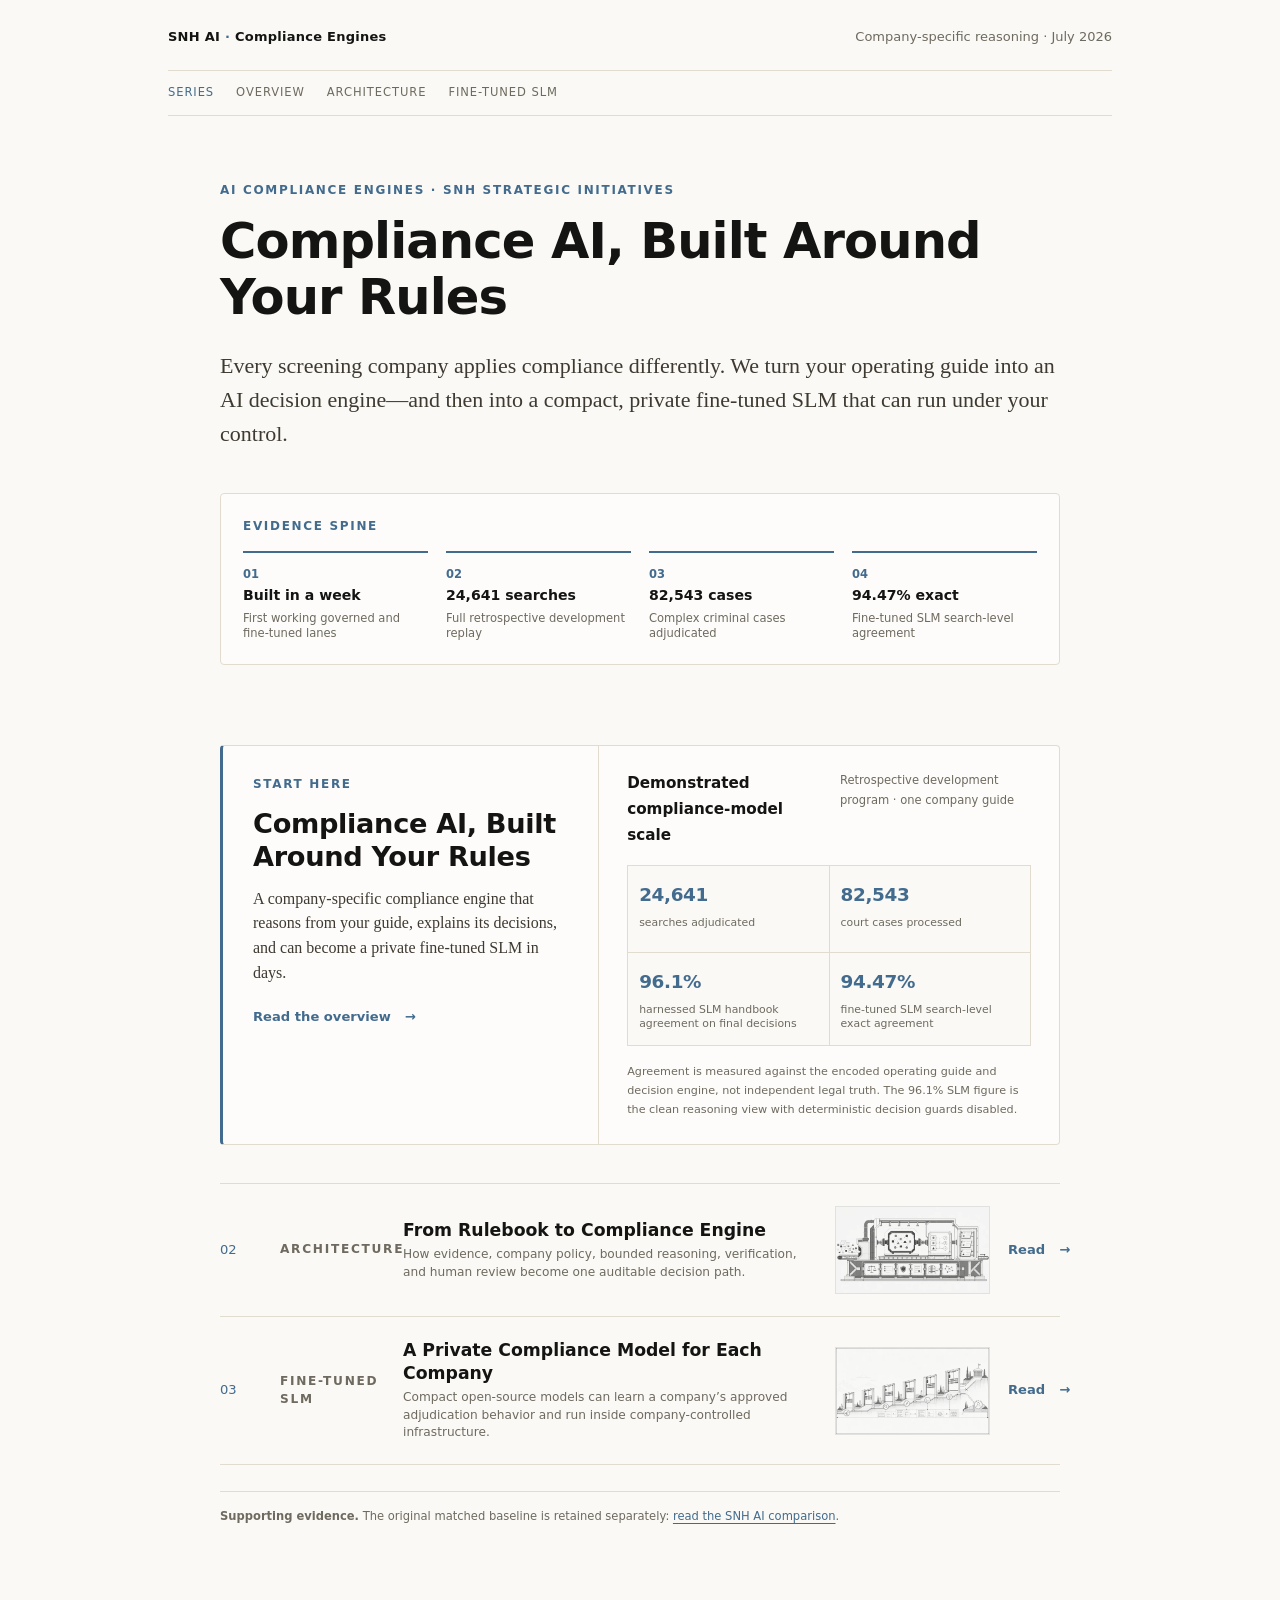
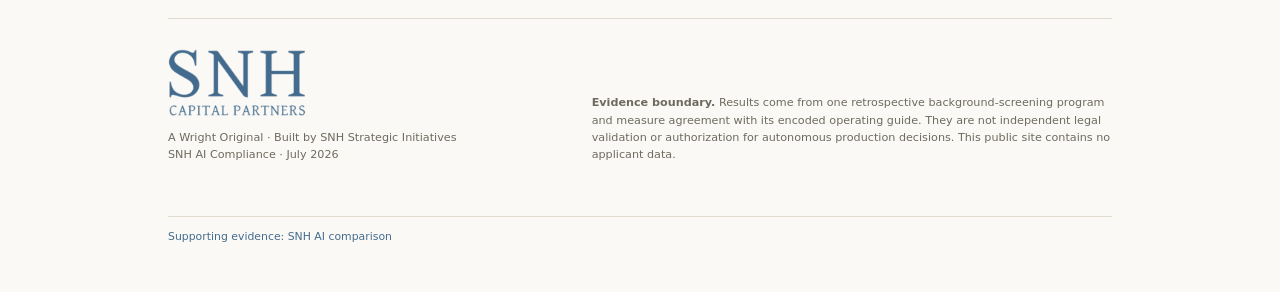
==== commit 1965c4d8: "Reframe site around company-specific compliance engines" ====
--- a/index.html
+++ b/index.html
@@ -6,7 +6,7 @@
   <meta name="description" content="A four-essay technical series on governed AI for compliance decisions.">
   <meta name="robots" content="noindex, nofollow">
   <meta name="theme-color" content="#FAF9F5">
-  <title>Home · The Compliance Decision System</title>
+  <title>Home · SNH AI Compliance Engines</title>
   <link rel="icon" href="favicon.svg" type="image/svg+xml">
   <link rel="stylesheet" href="styles.css">
 </head>
@@ -15,74 +15,73 @@
   <div class="page-frame">
     <header class="site-header">
     <div class="topbar">
-      <a class="site-name" href="index.html">SNH AI <span>·</span> Compliance Model</a>
-      <span class="edition">The Compliance Decision System · July 2026</span>
+      <a class="site-name" href="index.html">SNH AI <span>·</span> Compliance Engines</a>
+      <span class="edition">Company-specific reasoning · July 2026</span>
     </div>
     <nav id="site-nav" aria-label="Essay navigation">
       <a href="index.html" aria-current="page">Series</a>
-      <a href="comparison.html">Comparison</a><a href="executive.html">Executive brief</a><a href="engineering.html">Engineering</a><a href="philosophy.html">Philosophy</a>
+      <a href="executive.html">Overview</a><a href="engineering.html">Architecture</a><a href="philosophy.html">Fine-tuned SLM</a>
     </nav>
   </header>
     <main id="main">
     <section class="home-intro masthead">
       <div>
-        <p class="series-label">Research series · SNH Strategic Initiatives</p>
-        <h1>The Compliance Decision System</h1>
-        <p class="intro-dek">How a versioned handbook, governed AI, deterministic safeguards, and evidence-gated authority produce decisions that are easier to improve—and easier to defend.</p>
+        <p class="series-label">AI compliance engines · SNH Strategic Initiatives</p>
+        <h1>Compliance AI, Built Around Your Rules</h1>
+        <p class="intro-dek">Every screening company applies compliance differently. We turn your operating guide into an AI decision engine—and then into a compact, private fine-tuned SLM that can run under your control.</p>
       </div>
       <div class="evidence-spine" aria-label="Evidence sequence">
         <p>Evidence spine</p>
         <ol>
-          <li><b>01</b><span>24,641 searches</span><small>82,543 court cases adjudicated</small></li>
-          <li><b>02</b><span>Matched comparison</span><small>Same UBS-reported recall slice</small></li>
-          <li><b>03</b><span>Failure audit</span><small>24,287 rationale rows reviewed</small></li>
-          <li><b>04</b><span>Closed gates</span><small>Legal review before authority expands</small></li>
+          <li><b>01</b><span>Built in a week</span><small>First working governed and fine-tuned lanes</small></li>
+          <li><b>02</b><span>24,641 searches</span><small>Full retrospective development replay</small></li>
+          <li><b>03</b><span>82,543 cases</span><small>Complex criminal cases adjudicated</small></li>
+          <li><b>04</b><span>94.47% exact</span><small>Fine-tuned SLM search-level agreement</small></li>
         </ol>
       </div>
     </section>
     <section class="featured-story panel">
       <div class="featured-copy">
-        <p class="series-label">Featured comparison</p>
-        <h2>Can AI Beat Deterministic Code?</h2>
-        <p>A governed AI system built in roughly a week produced about four times fewer recall-side misses than SNH AI—and made the decision path easier to audit.</p>
-        <a class="read-link" href="comparison.html">Read the comparison <span aria-hidden="true">→</span></a>
+        <p class="series-label">Start here</p>
+        <h2>Compliance AI, Built Around Your Rules</h2>
+        <p>A company-specific compliance engine that reasons from your guide, explains its decisions, and can become a private fine-tuned SLM in days.</p>
+        <a class="read-link" href="executive.html">Read the overview <span aria-hidden="true">→</span></a>
       </div>
-      <div class="featured-visual"><figure class="data-figure recall-figure compact">
-    <figcaption><strong>Recall-side misses on 1,440 UBS-reported searches</strong><span>Lower is better · matched source workbook</span></figcaption>
-    <div class="bar-row"><span>SNH AI</span><div class="bar-track"><i class="bar snh" style="--value:93"></i></div><b>93</b><em>6.5%</em></div>
-    <div class="bar-row"><span>Model A</span><div class="bar-track"><i class="bar model-a" style="--value:24"></i></div><b>24</b><em>1.7%</em></div>
-    <div class="bar-row"><span>Fine-tuned 9B</span><div class="bar-track"><i class="bar model-b" style="--value:17"></i></div><b>17</b><em>1.2%</em></div>
-    <p class="figure-note">This is a positive-only recall slice, not an overall accuracy score.</p>
+      <div class="featured-visual"><figure class="data-figure results-figure compact">
+    <figcaption><strong>Demonstrated compliance-model scale</strong><span>Retrospective development program · one company guide</span></figcaption>
+    <div class="result-grid">
+      <div><b>24,641</b><span>searches adjudicated</span></div>
+      <div><b>82,543</b><span>court cases processed</span></div>
+      <div><b>96.1%</b><span>harnessed SLM handbook agreement on final decisions</span></div>
+      <div><b>94.47%</b><span>fine-tuned SLM search-level exact agreement</span></div>
+    </div>
+    <p class="figure-note">Agreement is measured against the encoded operating guide and decision engine, not independent legal truth. The 96.1% SLM figure is the clean reasoning view with deterministic decision guards disabled.</p>
   </figure></div>
     </section>
     <section class="essay-index" aria-label="Essay index">
       <article>
         <span class="essay-number">02</span>
-        <p class="essay-type">Executive brief</p>
-        <div><h2><a href="executive.html">The Compliance Decision System</a></h2><p>The guide contains the policy. The case contains the evidence. The system turns both into a decision the operation can inspect and trust.</p></div>
-        <img src="assets/executive-hero.webp" alt="" loading="lazy">
-        <a class="read-link" href="executive.html" aria-label="Read The Compliance Decision System">Read <span aria-hidden="true">→</span></a>
+        <p class="essay-type">Architecture</p>
+        <div><h2><a href="engineering.html">From Rulebook to Compliance Engine</a></h2><p>How evidence, company policy, bounded reasoning, verification, and human review become one auditable decision path.</p></div>
+        <img src="assets/engineering-hero.webp" alt="" loading="lazy">
+        <a class="read-link" href="engineering.html" aria-label="Read From Rulebook to Compliance Engine">Read <span aria-hidden="true">→</span></a>
       </article><article>
         <span class="essay-number">03</span>
-        <p class="essay-type">Engineering</p>
-        <div><h2><a href="engineering.html">Building a System That Can Say ‘Not Yet’</a></h2><p>The model interprets the case. The harness decides whether the interpretation may survive.</p></div>
-        <img src="assets/engineering-hero.webp" alt="" loading="lazy">
-        <a class="read-link" href="engineering.html" aria-label="Read Building a System That Can Say ‘Not Yet’">Read <span aria-hidden="true">→</span></a>
-      </article><article>
-        <span class="essay-number">04</span>
-        <p class="essay-type">Philosophy</p>
-        <div><h2><a href="philosophy.html">Authority Must Be Earned</a></h2><p>Rules own what must be exact. Models handle bounded ambiguity. Every increase in authority is purchased with evidence.</p></div>
+        <p class="essay-type">Fine-tuned SLM</p>
+        <div><h2><a href="philosophy.html">A Private Compliance Model for Each Company</a></h2><p>Compact open-source models can learn a company’s approved adjudication behavior and run inside company-controlled infrastructure.</p></div>
         <img src="assets/philosophy-hero.webp" alt="" loading="lazy">
-        <a class="read-link" href="philosophy.html" aria-label="Read Authority Must Be Earned">Read <span aria-hidden="true">→</span></a>
+        <a class="read-link" href="philosophy.html" aria-label="Read A Private Compliance Model for Each Company">Read <span aria-hidden="true">→</span></a>
       </article>
     </section>
+    <aside class="comparison-footnote"><strong>Supporting evidence.</strong> The original matched baseline is retained separately: <a href="comparison.html">read the SNH AI comparison</a>.</aside>
   </main>
     <footer class="site-footer" id="evidence-note">
     <div class="footer-mark">
       <img src="snh-logo.svg" alt="SNH Capital Partners">
       <p>A Wright Original · Built by SNH Strategic Initiatives<br>SNH AI Compliance · July 2026</p>
     </div>
-    <p class="evidence-boundary"><strong>Evidence boundary.</strong> Results are retrospective comparisons against UBS historical outcomes and the current UBS procedural-guide mirror. They are not independent legal validation or authorization for autonomous production decisions. This public site contains no applicant data.</p>
+    <p class="evidence-boundary"><strong>Evidence boundary.</strong> Results come from one retrospective background-screening program and measure agreement with its encoded operating guide. They are not independent legal validation or authorization for autonomous production decisions. This public site contains no applicant data.</p>
+    <a class="supporting-comparison" href="comparison.html">Supporting evidence: SNH AI comparison</a>
   </footer>
   </div>
   <script src="site.js"></script>
--- a/styles.css
+++ b/styles.css
@@ -82,6 +82,8 @@
 .hero-art img { width: 100%; aspect-ratio: 16 / 9; object-fit: cover; filter: grayscale(.82) sepia(.12); opacity: .93; }
 .article-proof { max-width: 880px; margin: 52px auto; }
 .article-body { max-width: 700px; margin: 0 auto; padding-top: 5px; }
+.executive-summary { padding-top: 30px; }
+.executive-summary h2 { margin-top: 0; }
 .article-body > * + * { margin-block-start: 1.4em; }
 .article-body h2 { margin-block-start: 2.7em; font-size: 1.5625rem; font-weight: 600; line-height: 1.25; letter-spacing: -.01em; }
 .article-body h3 { margin-block-start: 2em; font-size: 1.15rem; font-weight: 600; line-height: 1.3; }
@@ -112,6 +114,16 @@
 .figure-note { margin: 16px 0 0; color: var(--warm); font-family: var(--sans); font-size: .7rem; }
 .recall-figure.compact { padding: 0; background: transparent; border: 0; }
 .recall-figure.compact .bar-row { grid-template-columns: 105px 1fr 36px 44px; }
+.results-figure + .architecture-figure { margin-top: 28px; }
+.result-grid { display: grid; grid-template-columns: repeat(4, 1fr); gap: 1px; background: var(--hairline); border: 1px solid var(--hairline); }
+.result-grid > div { min-height: 112px; padding: 18px 14px; background: var(--ivory); }
+.result-grid b { display: block; color: var(--clay); font-family: var(--sans); font-size: 1.45rem; font-weight: 600; letter-spacing: -.02em; }
+.result-grid span { display: block; margin-top: 6px; color: var(--warm); font-family: var(--sans); font-size: .68rem; line-height: 1.35; }
+.results-figure.compact { padding: 0; background: transparent; border: 0; }
+.results-figure.compact figcaption { margin-bottom: 16px; }
+.results-figure.compact .result-grid { grid-template-columns: 1fr 1fr; }
+.results-figure.compact .result-grid > div { min-height: 86px; padding: 13px 11px; }
+.results-figure.compact .result-grid b { font-size: 1.15rem; }
 
 .architecture-columns { display: grid; grid-template-columns: 1fr 58px 1fr; gap: 20px; align-items: center; }
 .architecture-columns h3 { margin: 0 0 16px; font-size: .88rem; font-weight: 600; }
@@ -145,10 +157,12 @@
 .next-reading > p { margin: 15px 0; color: var(--warm); font-family: var(--sans); font-size: .72rem; text-transform: uppercase; letter-spacing: .1em; }
 .next-reading a { display: grid; grid-template-columns: 120px 1fr; gap: 20px; padding: 13px 0; border-top: 1px solid var(--hairline); color: var(--ink); font-family: var(--sans); font-size: .82rem; text-decoration: none; }
 .next-reading a span { color: var(--clay); font-size: .7rem; text-transform: uppercase; letter-spacing: .06em; }
+.comparison-footnote { max-width: 840px; margin: 26px auto 0; padding: 15px 0; border-top: 1px solid var(--hairline); color: var(--warm); font-family: var(--sans); font-size: .72rem; }
 .site-footer { display: grid; grid-template-columns: 1fr 1.4fr; gap: 52px; align-items: end; margin-top: 76px; padding: 30px 0 46px; border-top: 1px solid var(--hairline); color: var(--warm); font-family: var(--sans); font-size: .7rem; line-height: 1.55; }
 .site-footer p { margin: 0; }
 .footer-mark img { width: 138px; height: auto; margin-bottom: 12px; }
 .evidence-boundary { max-width: 540px; justify-self: end; }
+.supporting-comparison { grid-column: 1 / -1; padding-top: 12px; border-top: 1px solid var(--hairline); font-size: .68rem; text-decoration: none; }
 :focus-visible { outline: 2px solid var(--clay); outline-offset: 4px; }
 
 @media (max-width: 760px) {
@@ -177,6 +191,7 @@
   .layer { grid-template-columns: 1fr; gap: 2px; }
   .autonomy-figure ol { grid-template-columns: 1fr; }
   .autonomy-figure li { min-height: 94px; }
+  .result-grid { grid-template-columns: 1fr 1fr; }
   .site-footer { grid-template-columns: 1fr; gap: 24px; }
   .evidence-boundary { justify-self: start; }
 }
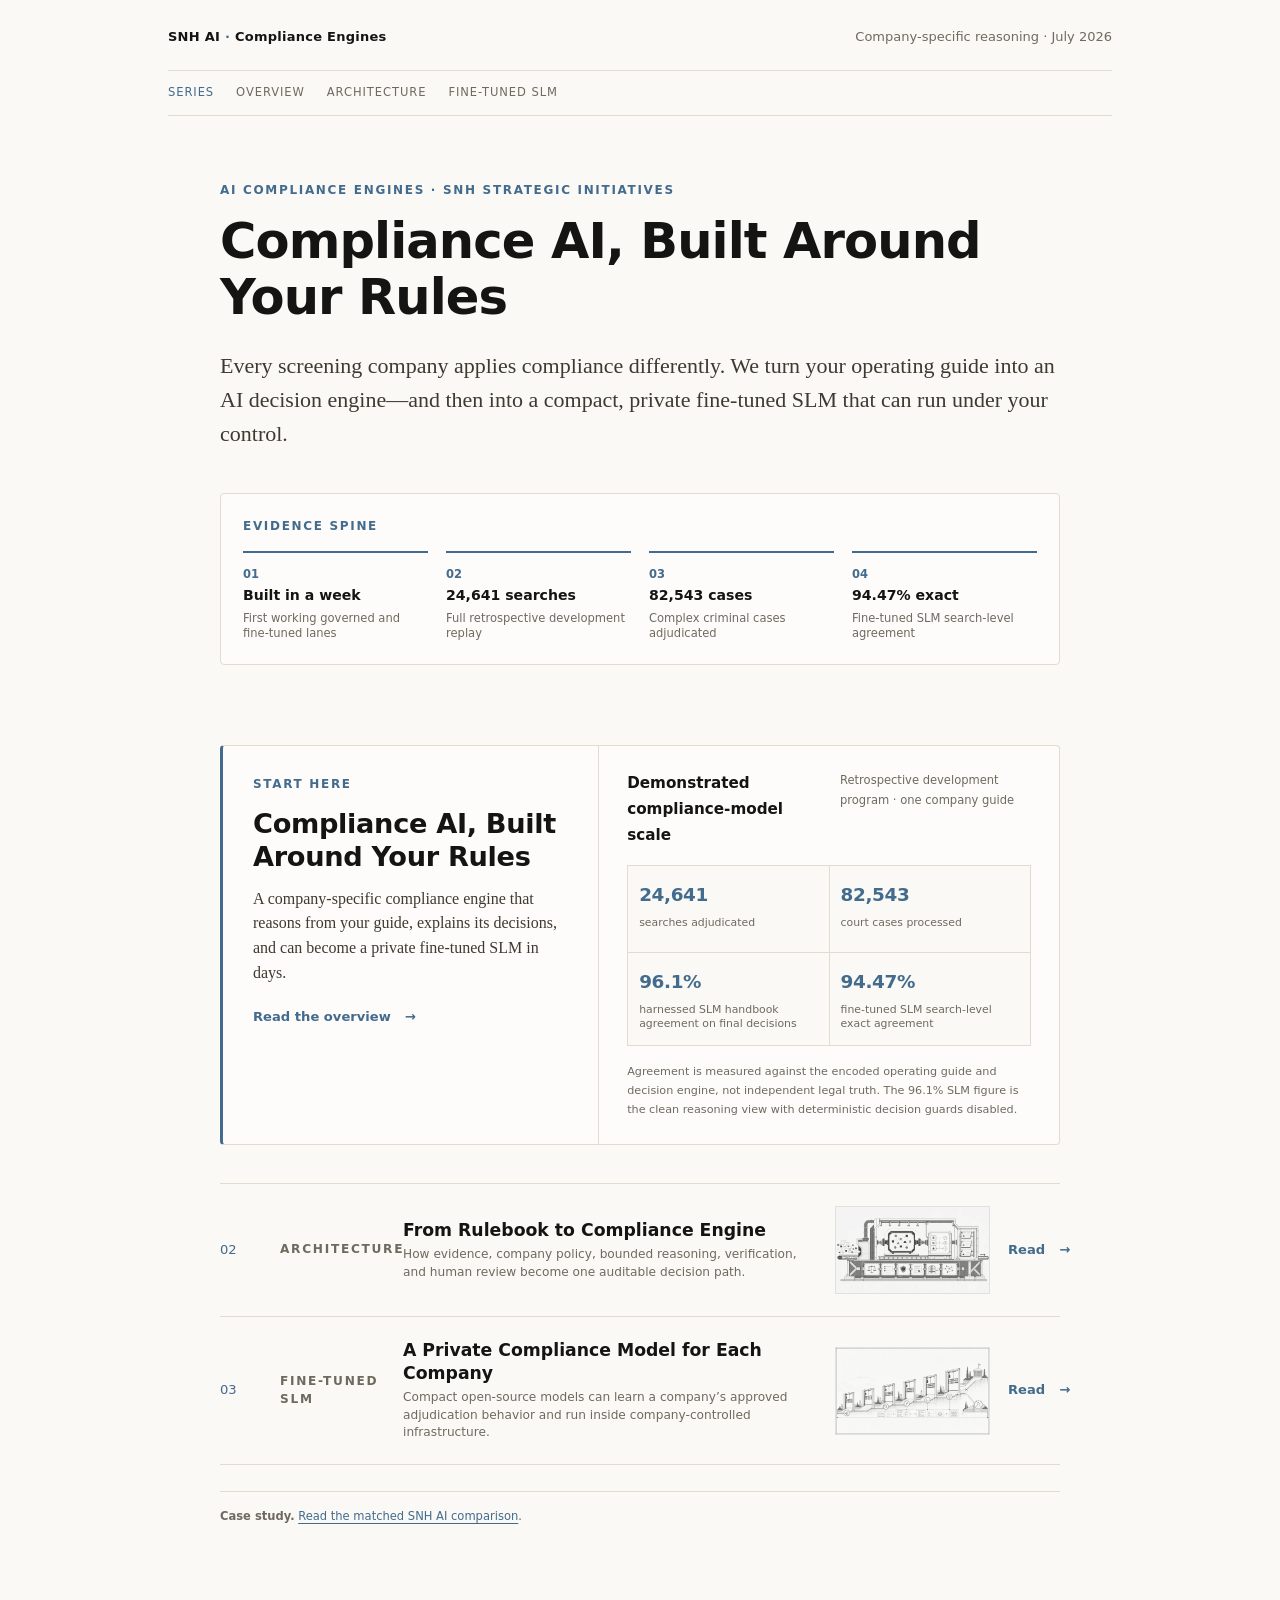
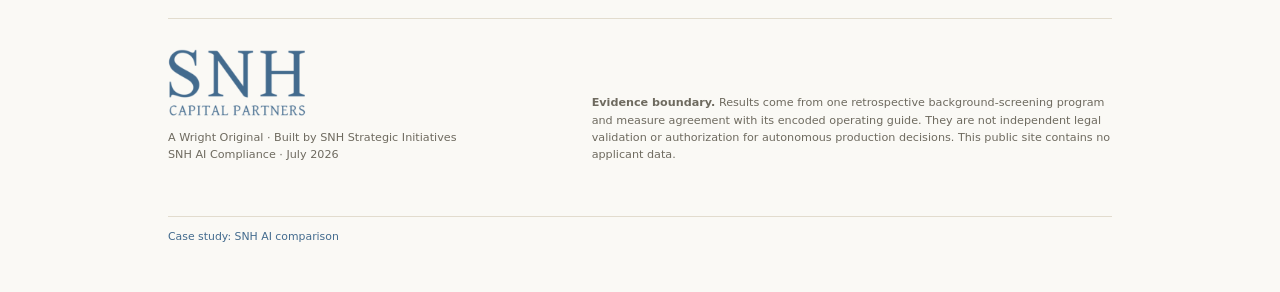
==== commit 9c4b5994: "Remove comparison meta-commentary" ====
--- a/index.html
+++ b/index.html
@@ -73,7 +73,7 @@
         <a class="read-link" href="philosophy.html" aria-label="Read A Private Compliance Model for Each Company">Read <span aria-hidden="true">→</span></a>
       </article>
     </section>
-    <aside class="comparison-footnote"><strong>Supporting evidence.</strong> The original matched baseline is retained separately: <a href="comparison.html">read the SNH AI comparison</a>.</aside>
+    <aside class="comparison-footnote"><strong>Case study.</strong> <a href="comparison.html">Read the matched SNH AI comparison</a>.</aside>
   </main>
     <footer class="site-footer" id="evidence-note">
     <div class="footer-mark">
@@ -81,7 +81,7 @@
       <p>A Wright Original · Built by SNH Strategic Initiatives<br>SNH AI Compliance · July 2026</p>
     </div>
     <p class="evidence-boundary"><strong>Evidence boundary.</strong> Results come from one retrospective background-screening program and measure agreement with its encoded operating guide. They are not independent legal validation or authorization for autonomous production decisions. This public site contains no applicant data.</p>
-    <a class="supporting-comparison" href="comparison.html">Supporting evidence: SNH AI comparison</a>
+    <a class="supporting-comparison" href="comparison.html">Case study: SNH AI comparison</a>
   </footer>
   </div>
   <script src="site.js"></script>
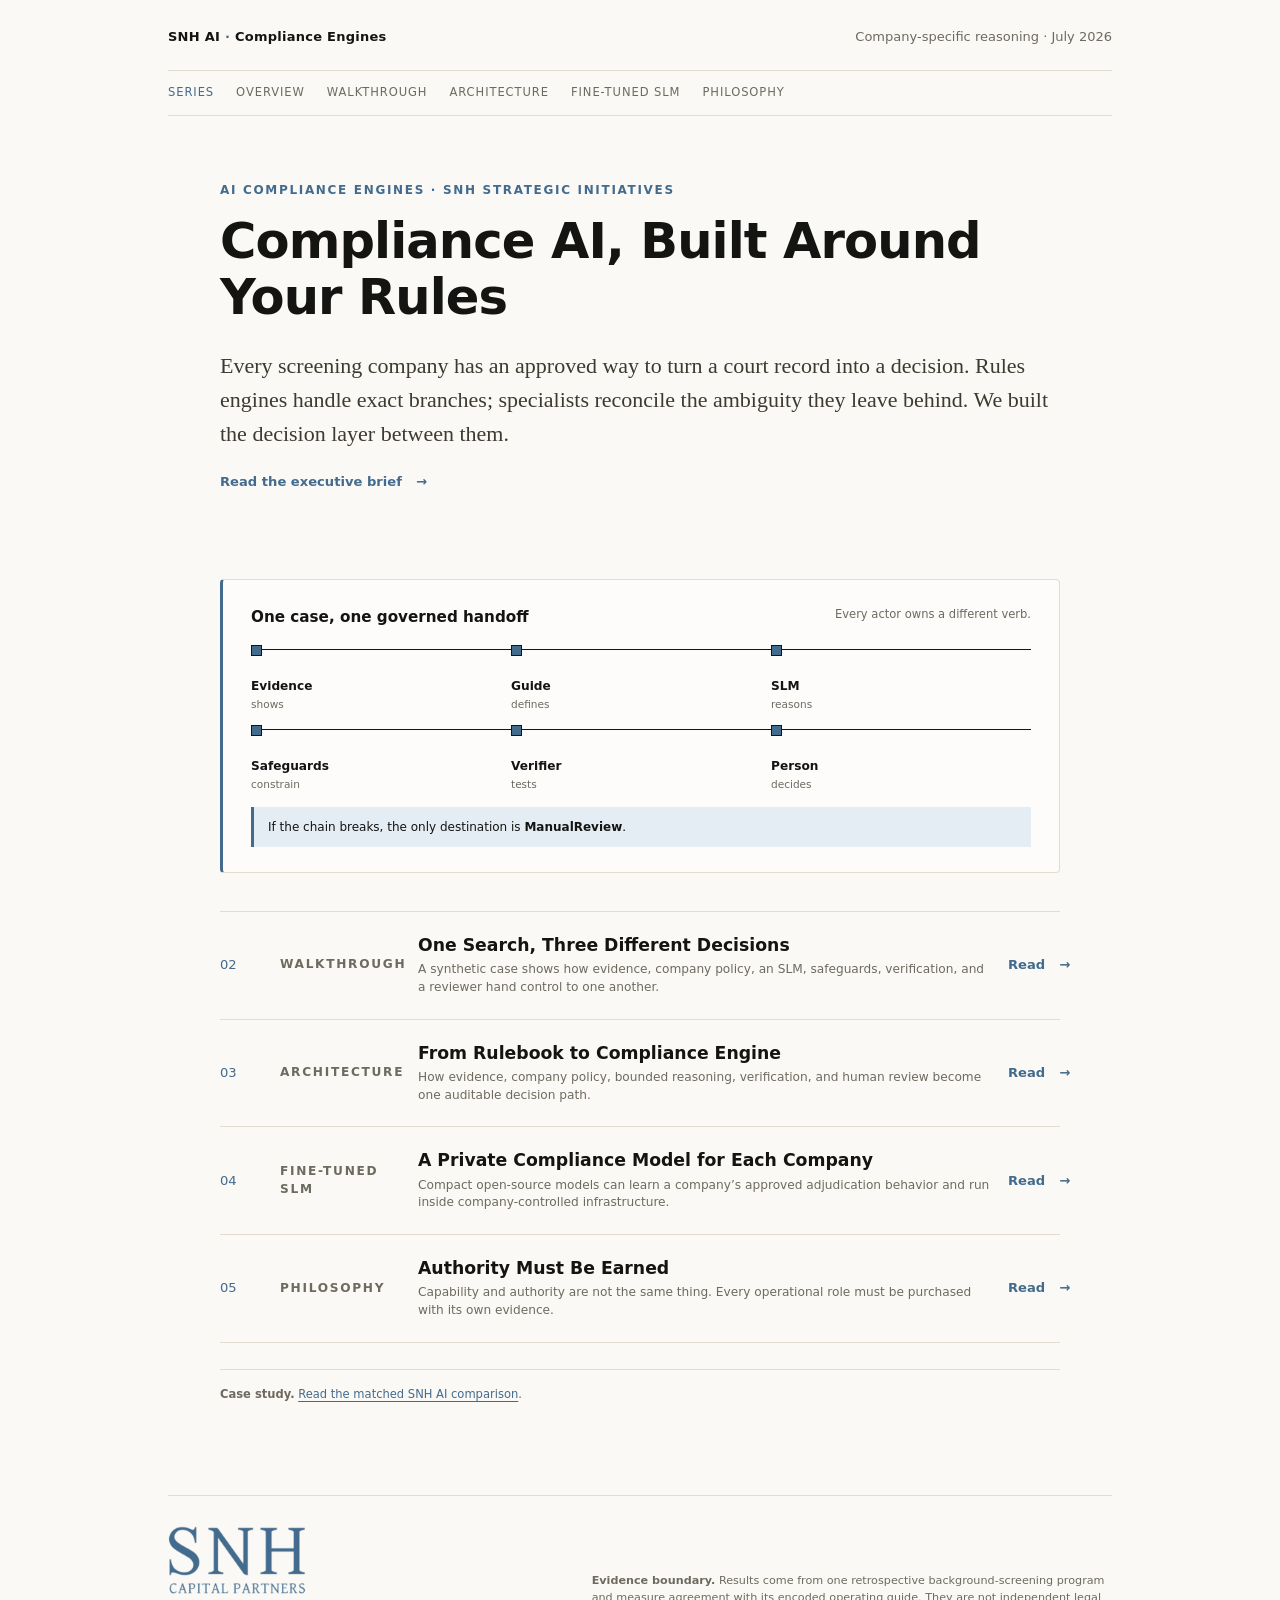
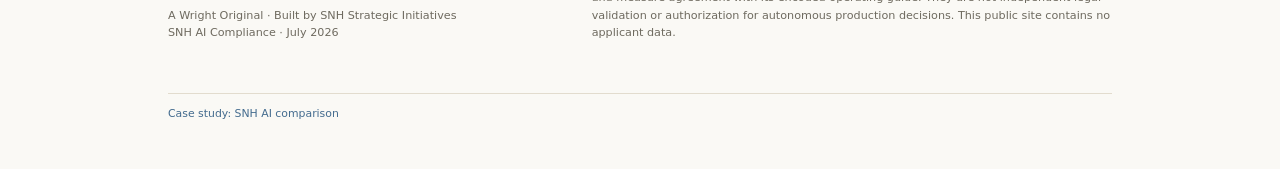
==== commit d4b982a6: "Rebuild series as evidence-led technical story" ====
--- a/index.html
+++ b/index.html
@@ -3,7 +3,7 @@
 <head>
   <meta charset="utf-8">
   <meta name="viewport" content="width=device-width, initial-scale=1">
-  <meta name="description" content="A four-essay technical series on governed AI for compliance decisions.">
+  <meta name="description" content="An evidence-led technical series on company-specific AI compliance engines.">
   <meta name="robots" content="noindex, nofollow">
   <meta name="theme-color" content="#FAF9F5">
   <title>Home · SNH AI Compliance Engines</title>
@@ -20,7 +20,7 @@
     </div>
     <nav id="site-nav" aria-label="Essay navigation">
       <a href="index.html" aria-current="page">Series</a>
-      <a href="executive.html">Overview</a><a href="engineering.html">Architecture</a><a href="philosophy.html">Fine-tuned SLM</a>
+      <a href="executive.html">Overview</a><a href="walkthrough.html">Walkthrough</a><a href="engineering.html">Architecture</a><a href="fine-tuned.html">Fine-tuned SLM</a><a href="philosophy.html">Philosophy</a>
     </nav>
   </header>
     <main id="main">
@@ -28,49 +28,43 @@
       <div>
         <p class="series-label">AI compliance engines · SNH Strategic Initiatives</p>
         <h1>Compliance AI, Built Around Your Rules</h1>
-        <p class="intro-dek">Every screening company applies compliance differently. We turn your operating guide into an AI decision engine—and then into a compact, private fine-tuned SLM that can run under your control.</p>
-      </div>
-      <div class="evidence-spine" aria-label="Evidence sequence">
-        <p>Evidence spine</p>
-        <ol>
-          <li><b>01</b><span>Built in a week</span><small>First working governed and fine-tuned lanes</small></li>
-          <li><b>02</b><span>24,641 searches</span><small>Full retrospective development replay</small></li>
-          <li><b>03</b><span>82,543 cases</span><small>Complex criminal cases adjudicated</small></li>
-          <li><b>04</b><span>94.47% exact</span><small>Fine-tuned SLM search-level agreement</small></li>
-        </ol>
+        <p class="intro-dek">Every screening company has an approved way to turn a court record into a decision. Rules engines handle exact branches; specialists reconcile the ambiguity they leave behind. We built the decision layer between them.</p>
+        <a class="read-link" href="executive.html">Read the executive brief <span aria-hidden="true">→</span></a>
       </div>
     </section>
-    <section class="featured-story panel">
-      <div class="featured-copy">
-        <p class="series-label">Start here</p>
-        <h2>Compliance AI, Built Around Your Rules</h2>
-        <p>A company-specific compliance engine that reasons from your guide, explains its decisions, and can become a private fine-tuned SLM in days.</p>
-        <a class="read-link" href="executive.html">Read the overview <span aria-hidden="true">→</span></a>
-      </div>
-      <div class="featured-visual"><figure class="data-figure results-figure compact">
-    <figcaption><strong>Demonstrated compliance-model scale</strong><span>Retrospective development program · one company guide</span></figcaption>
-    <div class="result-grid">
-      <div><b>24,641</b><span>searches adjudicated</span></div>
-      <div><b>82,543</b><span>court cases processed</span></div>
-      <div><b>96.1%</b><span>harnessed SLM handbook agreement on final decisions</span></div>
-      <div><b>94.47%</b><span>fine-tuned SLM search-level exact agreement</span></div>
+    <section class="home-handoff"><figure class="architecture-figure flow-figure compact">
+    <figcaption><strong>One case, one governed handoff</strong><span>Every actor owns a different verb.</span></figcaption>
+    <div class="flow-line">
+      <div><b>Evidence</b><span>shows</span></div>
+      <div><b>Guide</b><span>defines</span></div>
+      <div><b>SLM</b><span>reasons</span></div>
+      <div><b>Safeguards</b><span>constrain</span></div>
+      <div><b>Verifier</b><span>tests</span></div>
+      <div><b>Person</b><span>decides</span></div>
     </div>
-    <p class="figure-note">Agreement is measured against the encoded operating guide and decision engine, not independent legal truth. The 96.1% SLM figure is the clean reasoning view with deterministic decision guards disabled.</p>
-  </figure></div>
-    </section>
+    <p class="manual-branch">If the chain breaks, the only destination is <strong>ManualReview</strong>.</p>
+  </figure></section>
     <section class="essay-index" aria-label="Essay index">
       <article>
         <span class="essay-number">02</span>
+        <p class="essay-type">Walkthrough</p>
+        <div><h2><a href="walkthrough.html">One Search, Three Different Decisions</a></h2><p>A synthetic case shows how evidence, company policy, an SLM, safeguards, verification, and a reviewer hand control to one another.</p></div>
+        <a class="read-link" href="walkthrough.html" aria-label="Read One Search, Three Different Decisions">Read <span aria-hidden="true">→</span></a>
+      </article><article>
+        <span class="essay-number">03</span>
         <p class="essay-type">Architecture</p>
         <div><h2><a href="engineering.html">From Rulebook to Compliance Engine</a></h2><p>How evidence, company policy, bounded reasoning, verification, and human review become one auditable decision path.</p></div>
-        <img src="assets/engineering-hero.webp" alt="" loading="lazy">
         <a class="read-link" href="engineering.html" aria-label="Read From Rulebook to Compliance Engine">Read <span aria-hidden="true">→</span></a>
       </article><article>
-        <span class="essay-number">03</span>
+        <span class="essay-number">04</span>
         <p class="essay-type">Fine-tuned SLM</p>
-        <div><h2><a href="philosophy.html">A Private Compliance Model for Each Company</a></h2><p>Compact open-source models can learn a company’s approved adjudication behavior and run inside company-controlled infrastructure.</p></div>
-        <img src="assets/philosophy-hero.webp" alt="" loading="lazy">
-        <a class="read-link" href="philosophy.html" aria-label="Read A Private Compliance Model for Each Company">Read <span aria-hidden="true">→</span></a>
+        <div><h2><a href="fine-tuned.html">A Private Compliance Model for Each Company</a></h2><p>Compact open-source models can learn a company’s approved adjudication behavior and run inside company-controlled infrastructure.</p></div>
+        <a class="read-link" href="fine-tuned.html" aria-label="Read A Private Compliance Model for Each Company">Read <span aria-hidden="true">→</span></a>
+      </article><article>
+        <span class="essay-number">05</span>
+        <p class="essay-type">Philosophy</p>
+        <div><h2><a href="philosophy.html">Authority Must Be Earned</a></h2><p>Capability and authority are not the same thing. Every operational role must be purchased with its own evidence.</p></div>
+        <a class="read-link" href="philosophy.html" aria-label="Read Authority Must Be Earned">Read <span aria-hidden="true">→</span></a>
       </article>
     </section>
     <aside class="comparison-footnote"><strong>Case study.</strong> <a href="comparison.html">Read the matched SNH AI comparison</a>.</aside>
--- a/styles.css
+++ b/styles.css
@@ -66,10 +66,11 @@
 .featured-copy h2 { margin: 14px 0 13px; font-size: 1.7rem; font-weight: 600; line-height: 1.2; letter-spacing: -.012em; }
 .featured-copy > p:not(.series-label) { margin: 0; color: #3E3A31; font-size: 1rem; line-height: 1.55; }
 .featured-visual { padding: 25px 28px; }
+.home-handoff { max-width: 840px; margin: 38px auto 0; padding: 25px 28px; background: #FDFCFA; border: 1px solid var(--hairline); border-left: 3px solid var(--clay); border-radius: 4px; }
 .read-link { display: inline-flex; gap: 14px; align-items: center; margin-top: 20px; color: var(--clay); font-family: var(--sans); font-size: .82rem; font-weight: 600; text-decoration: none; }
 
 .essay-index { max-width: 840px; margin: 38px auto 0; border-top: 1px solid var(--hairline); }
-.essay-index article { display: grid; grid-template-columns: 42px 105px minmax(240px, 1fr) 155px 52px; gap: 18px; align-items: center; padding: 22px 0; border-bottom: 1px solid var(--hairline); }
+.essay-index article { display: grid; grid-template-columns: 42px 120px minmax(240px, 1fr) 52px; gap: 18px; align-items: center; padding: 22px 0; border-bottom: 1px solid var(--hairline); }
 .essay-index article img { width: 100%; height: 88px; object-fit: cover; filter: grayscale(1); opacity: .82; border: 1px solid var(--hairline); }
 .essay-index h2 { margin: 0 0 5px; font-size: 1.08rem; font-weight: 600; line-height: 1.3; }
 .essay-index h2 a { color: var(--ink); text-decoration: none; }
@@ -140,6 +141,21 @@
 .flow-line b { font-size: .76rem; }
 .flow-line span { color: var(--warm); font-size: .66rem; }
 .manual-branch { margin: 12px 0 0; padding: 10px 14px; background: var(--clay-tint); border-left: 3px solid var(--clay); font-family: var(--sans); font-size: .75rem; }
+.flow-figure.compact { padding: 0; background: transparent; border: 0; }
+.flow-figure.compact figcaption { margin-bottom: 18px; }
+.flow-figure.compact .flow-line { grid-template-columns: repeat(3, 1fr); row-gap: 14px; }
+.flow-figure.compact .flow-line div { min-height: 66px; }
+.case-grid { display: grid; grid-template-columns: repeat(3, 1fr); gap: 1px; background: var(--hairline); border: 1px solid var(--hairline); }
+.case-grid section { min-height: 150px; padding: 18px; background: var(--ivory); }
+.case-grid section > b { font-family: var(--sans); font-size: .78rem; }
+.case-grid section p { min-height: 52px; margin: 10px 0 15px; color: var(--warm); font-family: var(--sans); font-size: .72rem; line-height: 1.45; }
+.case-outcome { display: block; padding-top: 10px; border-top: 2px solid var(--clay); color: var(--clay); font-family: var(--sans); font-size: .72rem; }
+.case-outcome.exempt { border-color: var(--warm); color: var(--warm); }
+.case-outcome.review { border-color: var(--moss); color: var(--moss); }
+.case-rollup { display: grid; grid-template-columns: 130px 100px 1fr; gap: 18px; align-items: baseline; margin-top: 18px; padding: 14px 16px; background: var(--clay-tint); border-left: 3px solid var(--clay); font-family: var(--sans); }
+.case-rollup span { color: var(--warm); font-size: .68rem; text-transform: uppercase; letter-spacing: .08em; }
+.case-rollup b { color: var(--clay); font-size: .82rem; }
+.case-rollup p { margin: 0; color: #3E3A31; font-size: .72rem; }
 .layers { border: 1px solid var(--hairline); }
 .layer { display: grid; grid-template-columns: 190px 1fr; gap: 24px; padding: 14px 18px; border-bottom: 1px solid var(--hairline); font-family: var(--sans); }
 .layer:last-child { border-bottom: 0; }
@@ -176,6 +192,7 @@
   .evidence-spine ol { grid-template-columns: 1fr 1fr; }
   .featured-story { grid-template-columns: 1fr; }
   .featured-copy { border-right: 0; border-bottom: 1px solid var(--hairline); }
+  .home-handoff { padding: 22px; }
   .essay-index article { grid-template-columns: 34px 1fr 42px; gap: 12px; }
   .essay-index .essay-type, .essay-index article img, .essay-index article > div p { display: none; }
   .hero-art { margin-top: 30px; padding: 10px; }
@@ -188,10 +205,15 @@
   .architecture-columns { grid-template-columns: 1fr; }
   .versus { text-align: left; }
   .flow-line { grid-template-columns: 1fr 1fr; }
+  .flow-figure.compact .flow-line { grid-template-columns: 1fr 1fr; }
   .layer { grid-template-columns: 1fr; gap: 2px; }
   .autonomy-figure ol { grid-template-columns: 1fr; }
   .autonomy-figure li { min-height: 94px; }
   .result-grid { grid-template-columns: 1fr 1fr; }
+  .case-grid { grid-template-columns: 1fr; }
+  .case-grid section { min-height: auto; }
+  .case-grid section p { min-height: auto; }
+  .case-rollup { grid-template-columns: 1fr; gap: 4px; }
   .site-footer { grid-template-columns: 1fr; gap: 24px; }
   .evidence-boundary { justify-self: start; }
 }
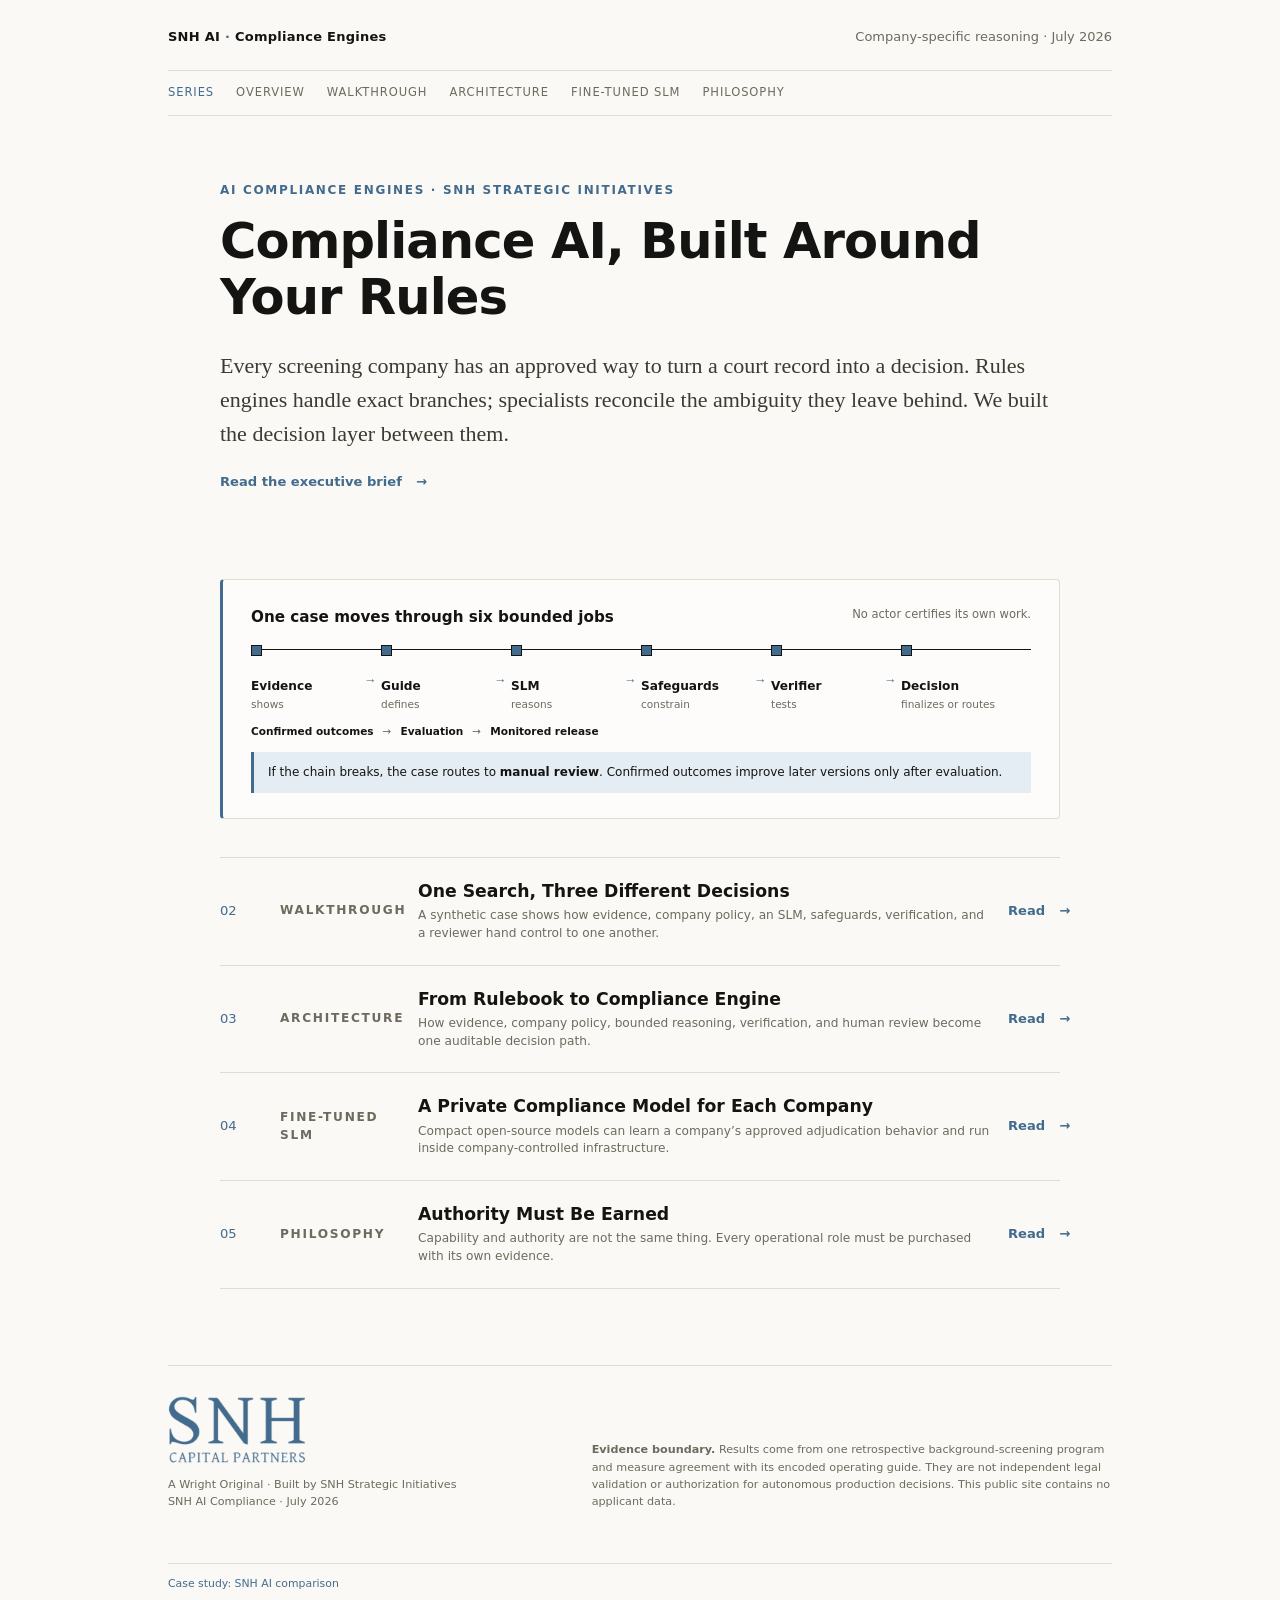
==== commit 7e044890: "Refine evidence-led narrative and diagrams" ====
--- a/index.html
+++ b/index.html
@@ -33,16 +33,17 @@
       </div>
     </section>
     <section class="home-handoff"><figure class="architecture-figure flow-figure compact">
-    <figcaption><strong>One case, one governed handoff</strong><span>Every actor owns a different verb.</span></figcaption>
+    <figcaption><strong>One case moves through six bounded jobs</strong><span>No actor certifies its own work.</span></figcaption>
     <div class="flow-line">
       <div><b>Evidence</b><span>shows</span></div>
       <div><b>Guide</b><span>defines</span></div>
       <div><b>SLM</b><span>reasons</span></div>
       <div><b>Safeguards</b><span>constrain</span></div>
       <div><b>Verifier</b><span>tests</span></div>
-      <div><b>Person</b><span>decides</span></div>
+      <div><b>Decision</b><span>finalizes or routes</span></div>
     </div>
-    <p class="manual-branch">If the chain breaks, the only destination is <strong>ManualReview</strong>.</p>
+    <div class="learning-loop"><b>Confirmed outcomes</b><span aria-hidden="true">→</span><b>Evaluation</b><span aria-hidden="true">→</span><b>Monitored release</b></div>
+    <p class="manual-branch">If the chain breaks, the case routes to <strong>manual review</strong>. Confirmed outcomes improve later versions only after evaluation.</p>
   </figure></section>
     <section class="essay-index" aria-label="Essay index">
       <article>
@@ -67,7 +68,6 @@
         <a class="read-link" href="philosophy.html" aria-label="Read Authority Must Be Earned">Read <span aria-hidden="true">→</span></a>
       </article>
     </section>
-    <aside class="comparison-footnote"><strong>Case study.</strong> <a href="comparison.html">Read the matched SNH AI comparison</a>.</aside>
   </main>
     <footer class="site-footer" id="evidence-note">
     <div class="footer-mark">
--- a/styles.css
+++ b/styles.css
@@ -135,15 +135,17 @@
 .governed-flow li { padding: 8px 11px; background: var(--clay-tint); border-left: 3px solid var(--clay); font-family: var(--sans); font-size: .74rem; }
 .versus { color: var(--warm); font-family: var(--mono); font-size: .65rem; text-align: center; }
 .flow-line { display: grid; grid-template-columns: repeat(6, 1fr); }
-.flow-line div { position: relative; min-height: 82px; padding: 26px 10px 0 0; border-top: 1px solid var(--ink); }
+.flow-line div { position: relative; min-height: 82px; padding: 26px 22px 0 0; border-top: 1px solid var(--ink); }
 .flow-line div::before { content: ""; position: absolute; top: -5px; left: 0; width: 9px; height: 9px; background: var(--clay); border: 1px solid var(--ink); }
+.flow-line div:not(:last-child)::after { content: "→"; position: absolute; top: 21px; right: 7px; color: var(--clay); font-family: var(--mono); font-size: .78rem; }
 .flow-line b, .flow-line span { display: block; font-family: var(--sans); }
 .flow-line b { font-size: .76rem; }
 .flow-line span { color: var(--warm); font-size: .66rem; }
+.learning-loop { display: flex; flex-wrap: wrap; gap: 9px; align-items: center; margin-top: 8px; color: var(--warm); font-family: var(--sans); font-size: .66rem; }
+.learning-loop b { color: var(--ink); font-weight: 600; }
 .manual-branch { margin: 12px 0 0; padding: 10px 14px; background: var(--clay-tint); border-left: 3px solid var(--clay); font-family: var(--sans); font-size: .75rem; }
 .flow-figure.compact { padding: 0; background: transparent; border: 0; }
 .flow-figure.compact figcaption { margin-bottom: 18px; }
-.flow-figure.compact .flow-line { grid-template-columns: repeat(3, 1fr); row-gap: 14px; }
 .flow-figure.compact .flow-line div { min-height: 66px; }
 .case-grid { display: grid; grid-template-columns: repeat(3, 1fr); gap: 1px; background: var(--hairline); border: 1px solid var(--hairline); }
 .case-grid section { min-height: 150px; padding: 18px; background: var(--ivory); }
@@ -162,7 +164,7 @@
 .layer b { font-size: .78rem; }
 .layer span { color: var(--warm); font-family: var(--mono); font-size: .68rem; }
 .model-layer { margin: 7px; background: var(--clay-tint); border: 2px solid var(--clay); }
-.autonomy-figure ol { display: grid; grid-template-columns: repeat(5, 1fr); margin: 0; padding: 0; list-style: none; }
+.autonomy-figure ol { display: grid; grid-template-columns: repeat(auto-fit, minmax(105px, 1fr)); margin: 0; padding: 0; list-style: none; }
 .autonomy-figure li { position: relative; min-height: 140px; padding: 34px 14px 10px 0; border-top: 1px solid var(--ink); }
 .autonomy-figure li::before { content: ""; position: absolute; top: -5px; left: 0; width: 9px; height: 9px; background: var(--clay); border: 1px solid var(--ink); }
 .autonomy-figure li > span { position: absolute; top: 9px; color: var(--clay); font-family: var(--mono); font-size: .62rem; }
@@ -173,7 +175,6 @@
 .next-reading > p { margin: 15px 0; color: var(--warm); font-family: var(--sans); font-size: .72rem; text-transform: uppercase; letter-spacing: .1em; }
 .next-reading a { display: grid; grid-template-columns: 120px 1fr; gap: 20px; padding: 13px 0; border-top: 1px solid var(--hairline); color: var(--ink); font-family: var(--sans); font-size: .82rem; text-decoration: none; }
 .next-reading a span { color: var(--clay); font-size: .7rem; text-transform: uppercase; letter-spacing: .06em; }
-.comparison-footnote { max-width: 840px; margin: 26px auto 0; padding: 15px 0; border-top: 1px solid var(--hairline); color: var(--warm); font-family: var(--sans); font-size: .72rem; }
 .site-footer { display: grid; grid-template-columns: 1fr 1.4fr; gap: 52px; align-items: end; margin-top: 76px; padding: 30px 0 46px; border-top: 1px solid var(--hairline); color: var(--warm); font-family: var(--sans); font-size: .7rem; line-height: 1.55; }
 .site-footer p { margin: 0; }
 .footer-mark img { width: 138px; height: auto; margin-bottom: 12px; }
@@ -204,8 +205,10 @@
   .bar-row em { display: none; }
   .architecture-columns { grid-template-columns: 1fr; }
   .versus { text-align: left; }
-  .flow-line { grid-template-columns: 1fr 1fr; }
-  .flow-figure.compact .flow-line { grid-template-columns: 1fr 1fr; }
+  .flow-line, .flow-figure.compact .flow-line { grid-template-columns: 1fr; }
+  .flow-line div { min-height: 62px; padding: 18px 0 14px 26px; border-top: 0; border-left: 1px solid var(--ink); }
+  .flow-line div::before { top: 4px; left: -5px; }
+  .flow-line div:not(:last-child)::after { content: "↓"; top: auto; right: auto; bottom: -3px; left: 19px; }
   .layer { grid-template-columns: 1fr; gap: 2px; }
   .autonomy-figure ol { grid-template-columns: 1fr; }
   .autonomy-figure li { min-height: 94px; }
